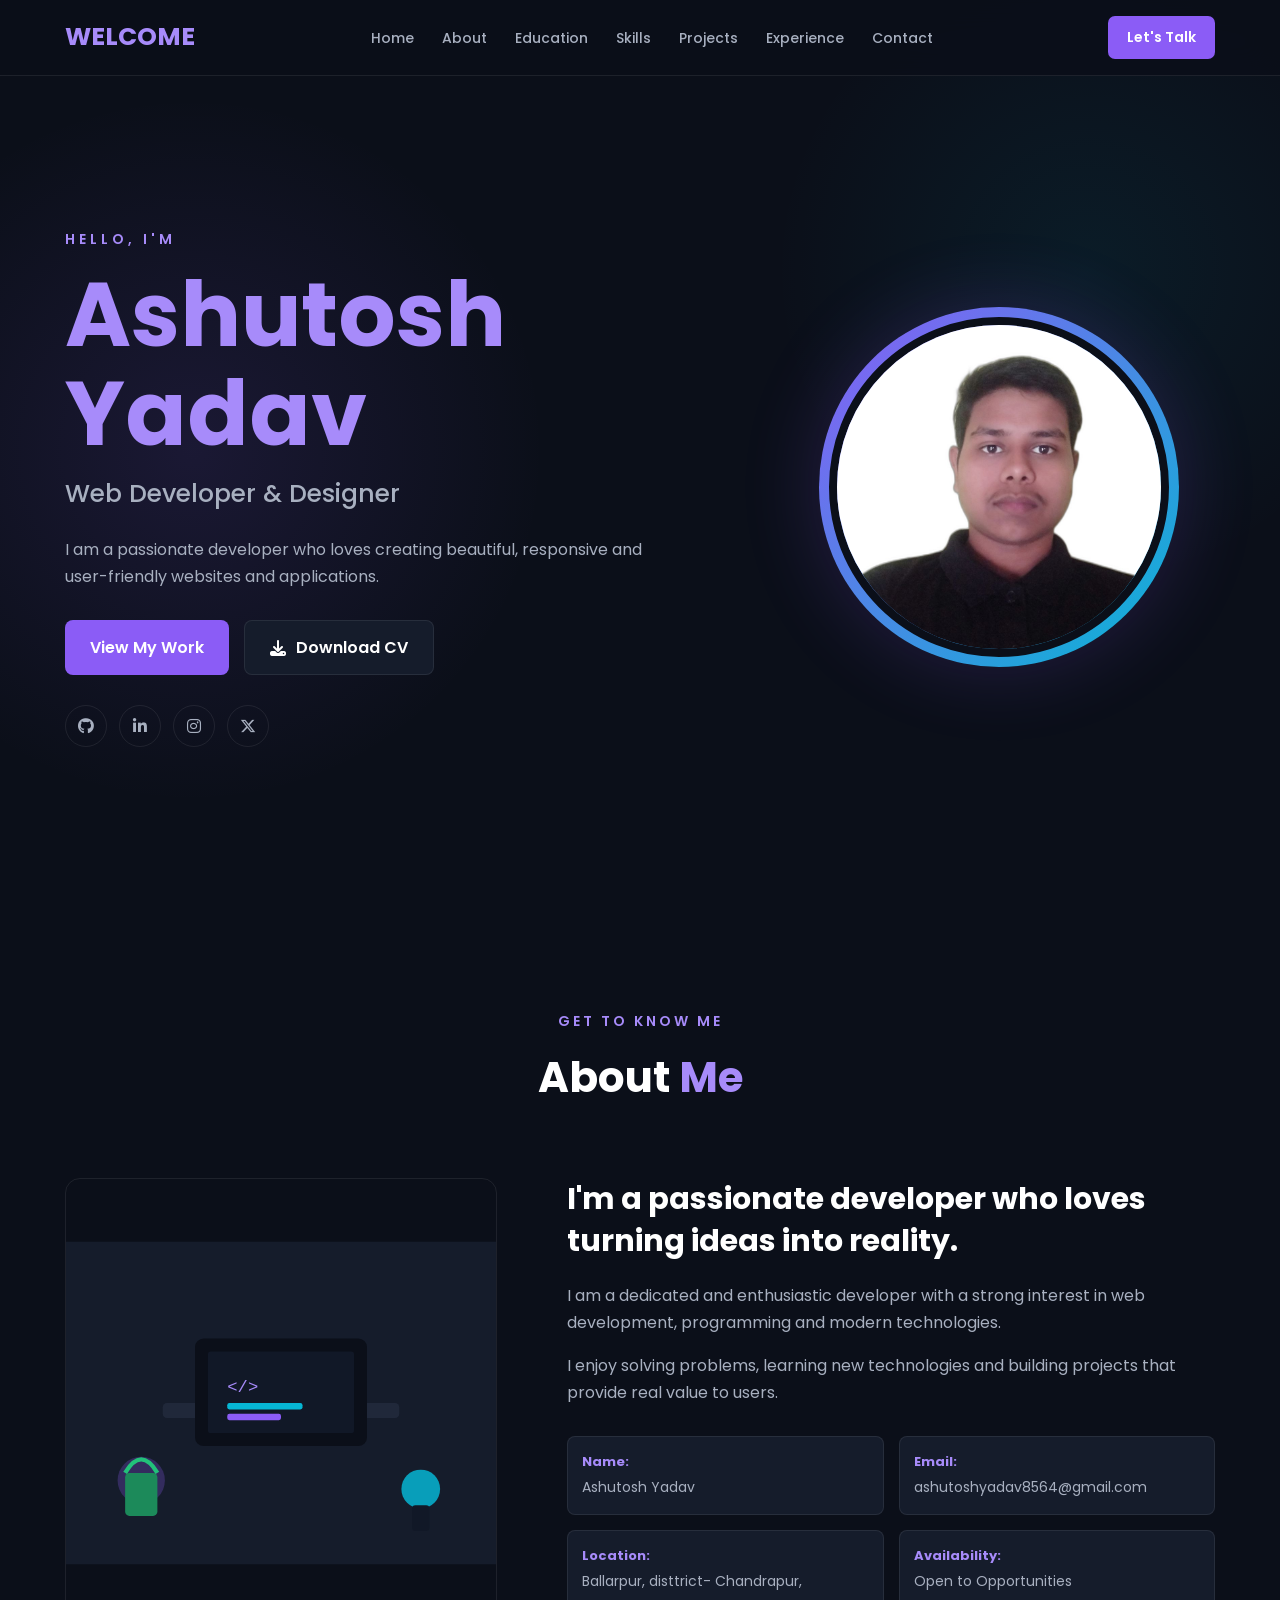
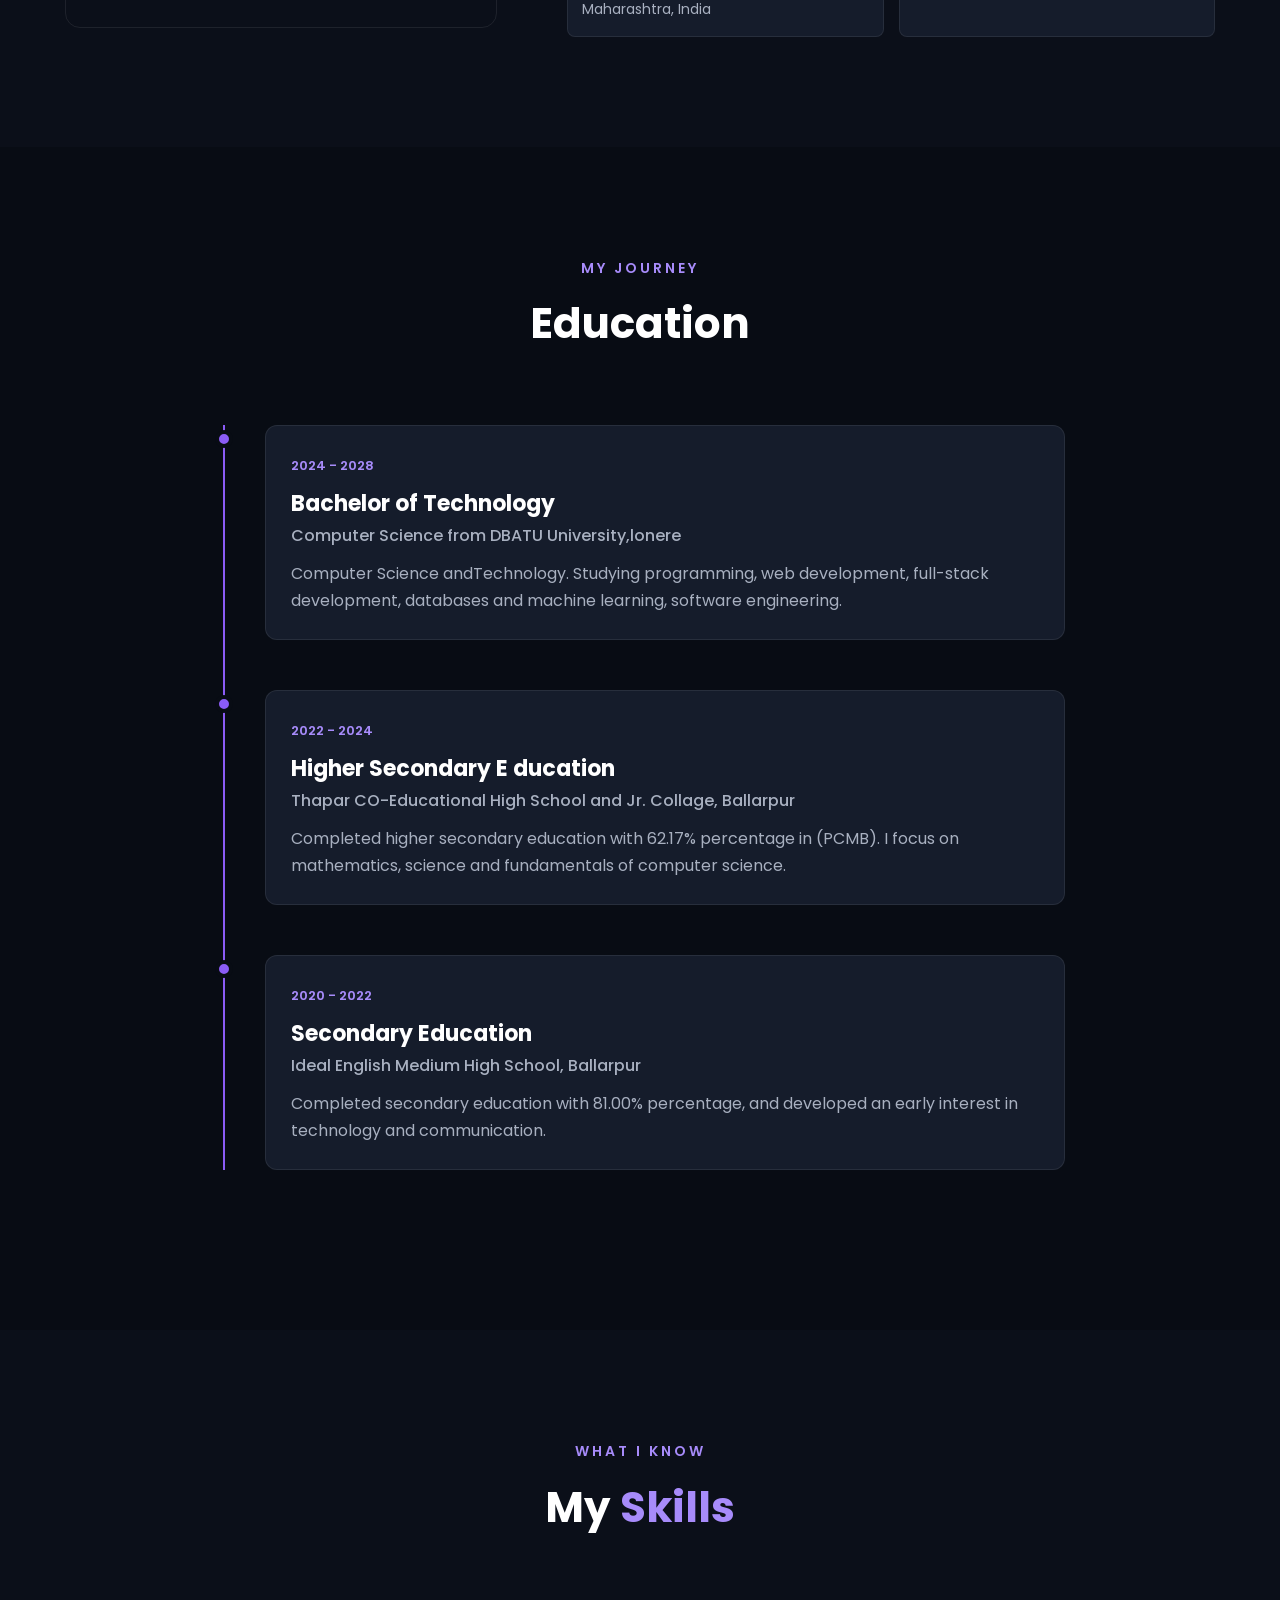
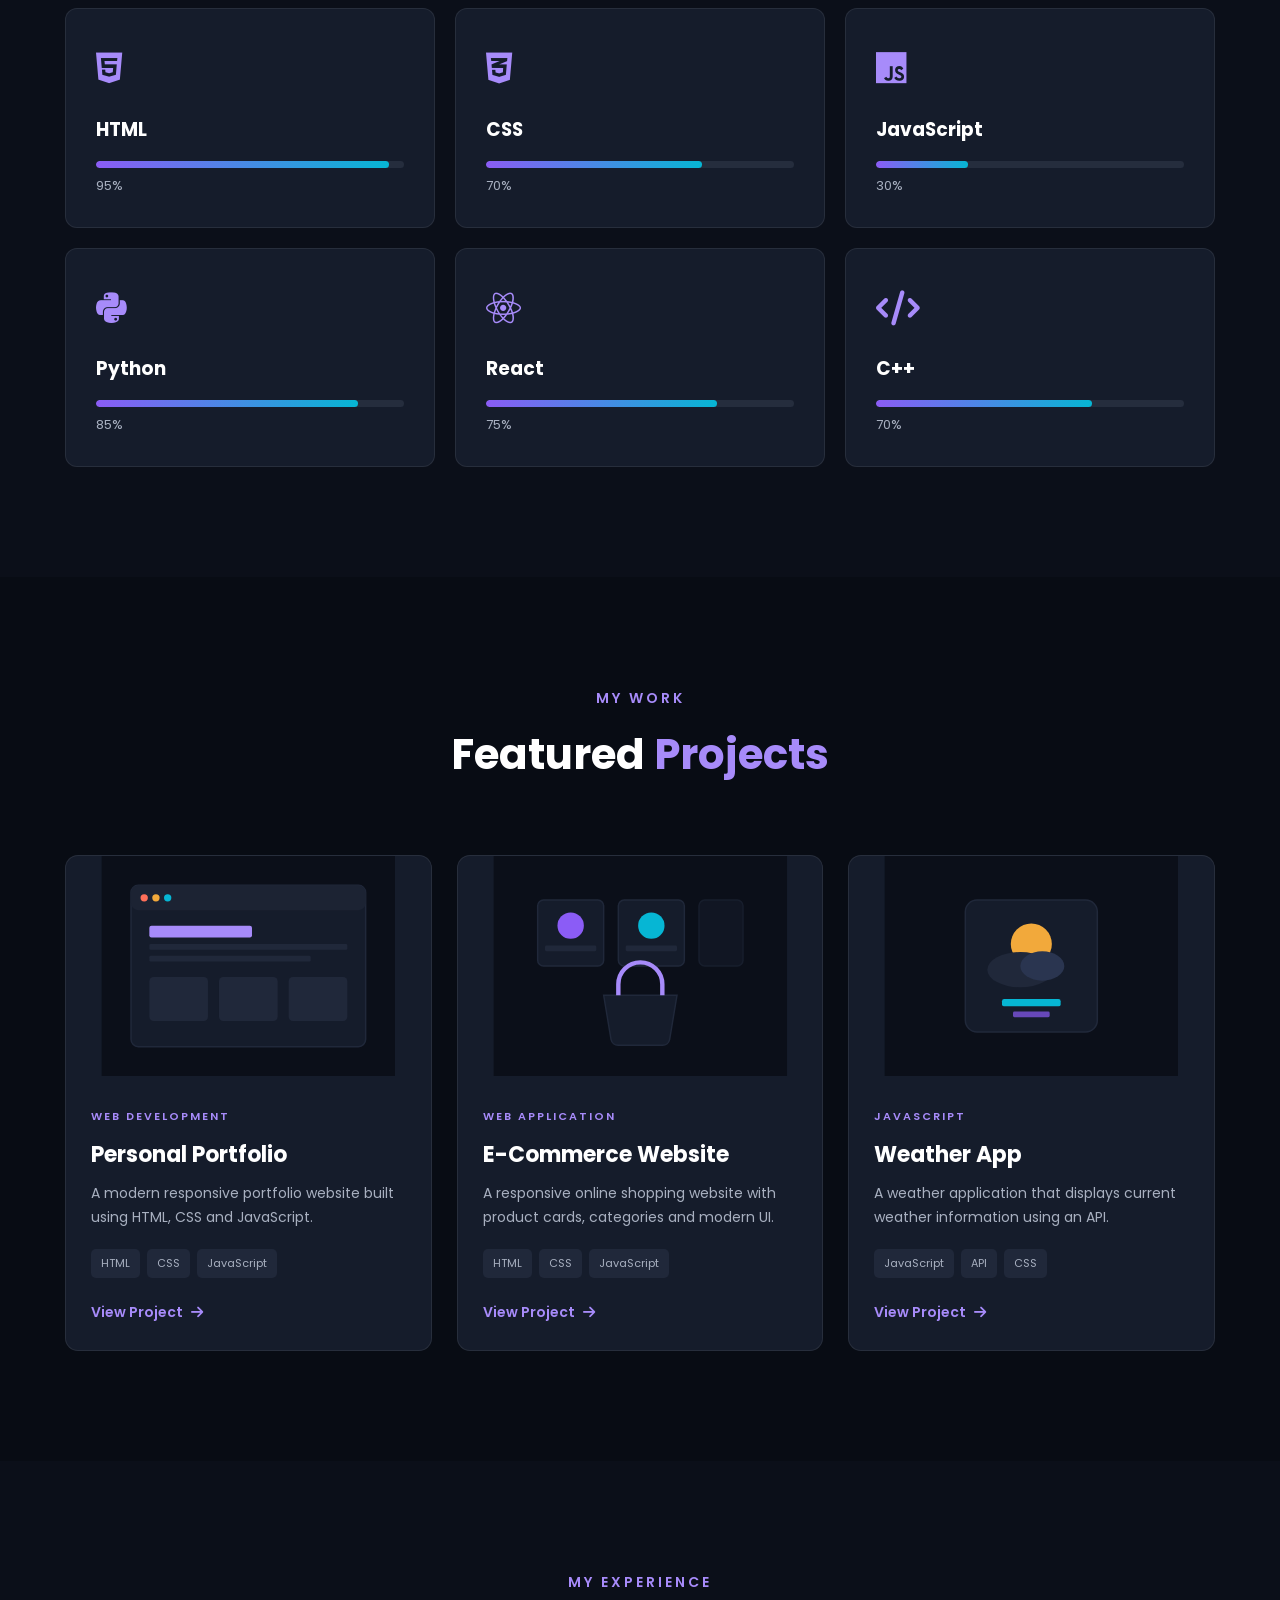
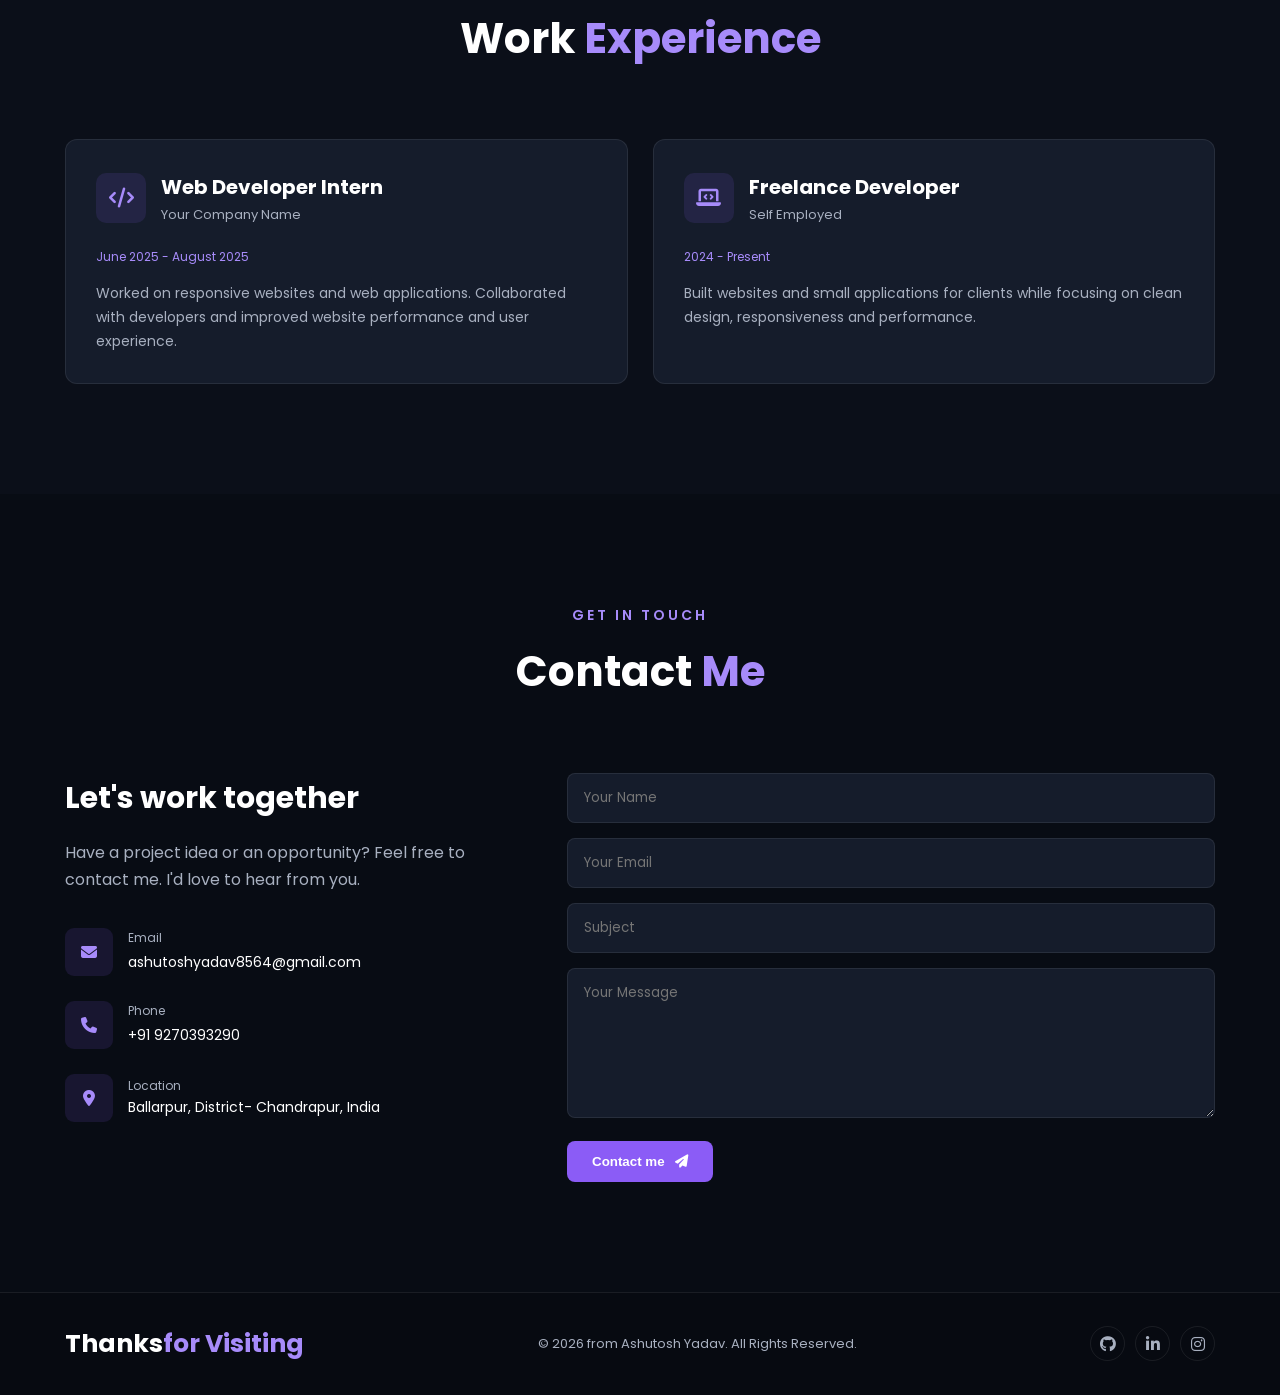
==== 01_index.html @ c4b68982 "updated portfollio" ====
<!doctype html>
<html lang="en">
  <head>
    <meta charset="UTF-8" />
    <meta name="viewport" content="width=device-width, initial-scale=1.0" />

    <title>Your Name | Resume</title>

    <!-- Google Font -->
    <link rel="preconnect" href="https://fonts.googleapis.com" />
    <link rel="preconnect" href="https://fonts.gstatic.com" crossorigin />
    <link
      href="https://fonts.googleapis.com/css2?family=Poppins:wght@300;400;500;600;700&display=swap"
      rel="stylesheet"
    />

    <!-- Font Awesome Icons -->
    <link
      rel="stylesheet"
      href="https://cdnjs.cloudflare.com/ajax/libs/font-awesome/6.5.2/css/all.min.css"
    />

    <!-- CSS -->
    <link rel="stylesheet" href="01_style.css" />
  </head>

  <body>
    <!-- ================= NAVBAR ================= -->
    <header class="header">
      <nav class="navbar container">
        <a href="#home" class="logo">
          <span>WELCOME</span>
        </a>

        <ul class="nav-links">
          <li><a href="#home">Home</a></li>
          <li><a href="#about">About</a></li>
          <li><a href="#education">Education</a></li>
          <li><a href="#skills">Skills</a></li>
          <li><a href="#projects">Projects</a></li>
          <li><a href="#experience">Experience</a></li>
          <li><a href="#contact">Contact</a></li>
        </ul>

        <a href="#contact" class="nav-btn">Let's Talk</a>
      </nav>
    </header>

    <!-- ================= HERO ================= -->
    <main>
      <section id="home" class="hero">
        <div class="hero-content container">
          <div class="hero-text">
            <p class="small-title">HELLO, I'M</p>

            <h1><span>Ashutosh Yadav</span></h1>

            <h2>Web Developer & Designer</h2>

            <p class="hero-description">
              I am a passionate developer who loves creating beautiful,
              responsive and user-friendly websites and applications.
            </p>

            <div class="hero-buttons">
              <a href="#projects" class="btn primary-btn"> View My Work </a>

              <a href="resume.pdf" class="btn secondary-btn" download>
                <i class="fa-solid fa-download"></i>
                Download CV
              </a>
            </div>

            <div class="social-links">
              <a href="#" aria-label="GitHub">
                <i class="fa-brands fa-github"></i>
              </a>

              <a href="#" aria-label="LinkedIn">
                <i class="fa-brands fa-linkedin-in"></i>
              </a>

              <a href="#" aria-label="Instagram">
                <i class="fa-brands fa-instagram"></i>
              </a>

              <a href="#" aria-label="Twitter">
                <i class="fa-brands fa-x-twitter"></i>
              </a>
            </div>
          </div>

          <div class="hero-image">
            <div class="profile-circle">
              <img src="Images/linked in.png" alt="Profile photo" />
            </div>
          </div>
        </div>
      </section>

      <!-- ================= ABOUT ================= -->
      <section id="about" class="section">
        <div class="container">
          <div class="section-heading">
            <p>GET TO KNOW ME</p>
            <h2>About <span>Me</span></h2>
          </div>

          <div class="about-grid">
            <div class="about-image">
              <svg
                viewBox="0 0 400 300"
                xmlns="http://www.w3.org/2000/svg"
                role="img"
                aria-label="Illustration of a developer workspace with a laptop showing code, a coffee cup and a plant"
              >
                <rect width="400" height="300" fill="#151c2b" />
                <rect
                  x="90"
                  y="150"
                  width="220"
                  height="14"
                  rx="4"
                  fill="#20283a"
                />
                <rect
                  x="120"
                  y="90"
                  width="160"
                  height="100"
                  rx="8"
                  fill="#0b0f19"
                />
                <rect
                  x="132"
                  y="102"
                  width="136"
                  height="76"
                  rx="3"
                  fill="#111827"
                />
                <text
                  x="150"
                  y="140"
                  font-family="monospace"
                  font-size="16"
                  fill="#a78bfa"
                >
                  &lt;/&gt;
                </text>
                <rect
                  x="150"
                  y="150"
                  width="70"
                  height="6"
                  rx="2"
                  fill="#06b6d4"
                />
                <rect
                  x="150"
                  y="160"
                  width="50"
                  height="6"
                  rx="2"
                  fill="#8b5cf6"
                />
                <circle
                  cx="330"
                  cy="230"
                  r="18"
                  fill="#06b6d4"
                  opacity="0.85"
                />
                <rect
                  x="322"
                  y="245"
                  width="16"
                  height="24"
                  rx="3"
                  fill="#111827"
                />
                <circle cx="70" cy="222" r="22" fill="#8b5cf6" opacity="0.25" />
                <rect
                  x="55"
                  y="215"
                  width="30"
                  height="40"
                  rx="4"
                  fill="#1c8a5a"
                />
                <path
                  d="M55 215 Q70 190 85 215"
                  stroke="#22c17a"
                  stroke-width="4"
                  fill="none"
                />
              </svg>
            </div>

            <div class="about-content">
              <h3>
                I'm a passionate developer who loves turning ideas into reality.
              </h3>

              <p>
                I am a dedicated and enthusiastic developer with a strong
                interest in web development, programming and modern
                technologies.
              </p>

              <p>
                I enjoy solving problems, learning new technologies and building
                projects that provide real value to users.
              </p>

              <div class="personal-info">
                <div>
                  <strong>Name:</strong>
                  <span>Ashutosh Yadav</span>
                </div>

                <div>
                  <strong>Email:</strong>
                  <span>ashutoshyadav8564@gmail.com</span>
                </div>

                <div>
                  <strong>Location:</strong>
                  <span>
                    Ballarpur, disttrict- Chandrapur, Maharashtra, India</span
                  >
                </div>

                <div>
                  <strong>Availability:</strong>
                  <span>Open to Opportunities</span>
                </div>
              </div>
            </div>
          </div>
        </div>
      </section>

      <!-- ================= EDUCATION ================= -->
      <section id="education" class="section dark-section">
        <div class="container">
          <div class="section-heading">
            <p>MY JOURNEY</p>
            <h2>Education</h2>
          </div>

          <div class="timeline">
            <div class="timeline-item">
              <div class="timeline-dot"></div>

              <div class="timeline-content">
                <span class="timeline-date"> 2024 - 2028 </span>

                <h3>Bachelor of Technology</h3>

                <h4>Computer Science from DBATU University,lonere</h4>

                <p>
                  Computer Science andTechnology. Studying programming, web
                  development, full-stack development, databases and machine
                  learning, software engineering.
                </p>
              </div>
            </div>

            <div class="timeline-item">
              <div class="timeline-dot"></div>

              <div class="timeline-content">
                <span class="timeline-date"> 2022 - 2024 </span>

                <h3>Higher Secondary E ducation</h3>

                <h4>
                  Thapar CO-Educational High School and Jr. Collage, Ballarpur
                </h4>

                <p>
                  Completed higher secondary education with 62.17% percentage in
                  (PCMB). I focus on mathematics, science and fundamentals of
                  computer science.
                </p>
              </div>
            </div>

            <div class="timeline-item">
              <div class="timeline-dot"></div>

              <div class="timeline-content">
                <span class="timeline-date"> 2020 - 2022 </span>

                <h3>Secondary Education</h3>

                <h4>Ideal English Medium High School, Ballarpur</h4>

                <p>
                  Completed secondary education with 81.00% percentage, and
                  developed an early interest in technology and communication.
                </p>
              </div>
            </div>
          </div>
        </div>
      </section>

      <!-- ================= SKILLS ================= -->
      <section id="skills" class="section">
        <div class="container">
          <div class="section-heading">
            <p>WHAT I KNOW</p>
            <h2>My <span>Skills</span></h2>
          </div>

          <div class="skills-grid">
            <div class="skill-card">
              <div class="skill-icon">
                <i class="fa-brands fa-html5"></i>
              </div>

              <h3>HTML</h3>

              <div class="skill-bar">
                <span style="width: 95%"></span>
              </div>

              <p>95%</p>
            </div>

            <div class="skill-card">
              <div class="skill-icon">
                <i class="fa-brands fa-css3-alt"></i>
              </div>

              <h3>CSS</h3>

              <div class="skill-bar">
                <span style="width: 70%"></span>
              </div>

              <p>70%</p>
            </div>

            <div class="skill-card">
              <div class="skill-icon">
                <i class="fa-brands fa-js"></i>
              </div>

              <h3>JavaScript</h3>

              <div class="skill-bar">
                <span style="width: 30%"></span>
              </div>

              <p>30%</p>
            </div>

            <div class="skill-card">
              <div class="skill-icon">
                <i class="fa-brands fa-python"></i>
              </div>

              <h3>Python</h3>

              <div class="skill-bar">
                <span style="width: 85%"></span>
              </div>

              <p>85%</p>
            </div>

            <div class="skill-card">
              <div class="skill-icon">
                <i class="fa-brands fa-react"></i>
              </div>

              <h3>React</h3>

              <div class="skill-bar">
                <span style="width: 75%"></span>
              </div>

              <p>75%</p>
            </div>

            <div class="skill-card">
              <div class="skill-icon cpp">
                <i class="fa-solid fa-code"></i>
              </div>
              <h3>C++</h3>
              <div class="skill-bar">
                <span style="width: 70%"></span>
              </div>

              <p>70%</p>
            </div>
          </div>
        </div>
      </section>

      <!-- ================= PROJECTS ================= -->
      <section id="projects" class="section dark-section">
        <div class="container">
          <div class="section-heading">
            <p>MY WORK</p>
            <h2>Featured <span>Projects</span></h2>
          </div>

          <div class="projects-grid">
            <article class="project-card">
              <div class="project-image">
                <svg
                  viewBox="0 0 400 300"
                  xmlns="http://www.w3.org/2000/svg"
                  role="img"
                  aria-label="Browser window mockup representing a portfolio website"
                >
                  <rect width="400" height="300" fill="#0b0f19" />
                  <rect
                    x="40"
                    y="40"
                    width="320"
                    height="220"
                    rx="10"
                    fill="#151c2b"
                    stroke="#20283a"
                    stroke-width="2"
                  />
                  <rect
                    x="40"
                    y="40"
                    width="320"
                    height="34"
                    rx="10"
                    fill="#1c2333"
                  />
                  <circle cx="58" cy="57" r="5" fill="#ff6f59" />
                  <circle cx="74" cy="57" r="5" fill="#f2a93b" />
                  <circle cx="90" cy="57" r="5" fill="#06b6d4" />
                  <rect
                    x="65"
                    y="95"
                    width="140"
                    height="16"
                    rx="3"
                    fill="#a78bfa"
                  />
                  <rect
                    x="65"
                    y="120"
                    width="270"
                    height="8"
                    rx="2"
                    fill="#20283a"
                  />
                  <rect
                    x="65"
                    y="136"
                    width="220"
                    height="8"
                    rx="2"
                    fill="#20283a"
                  />
                  <rect
                    x="65"
                    y="165"
                    width="80"
                    height="60"
                    rx="6"
                    fill="#20283a"
                  />
                  <rect
                    x="160"
                    y="165"
                    width="80"
                    height="60"
                    rx="6"
                    fill="#20283a"
                  />
                  <rect
                    x="255"
                    y="165"
                    width="80"
                    height="60"
                    rx="6"
                    fill="#20283a"
                  />
                </svg>
              </div>

              <div class="project-content">
                <span>WEB DEVELOPMENT</span>

                <h3>Personal Portfolio</h3>

                <p>
                  A modern responsive portfolio website built using HTML, CSS
                  and JavaScript.
                </p>

                <div class="project-tech">
                  <span>HTML</span>
                  <span>CSS</span>
                  <span>JavaScript</span>
                </div>

                <a href="#" class="project-link">
                  View Project
                  <i class="fa-solid fa-arrow-right"></i>
                </a>
              </div>
            </article>

            <article class="project-card">
              <div class="project-image">
                <svg
                  viewBox="0 0 400 300"
                  xmlns="http://www.w3.org/2000/svg"
                  role="img"
                  aria-label="Illustration representing an e-commerce website with product cards and a shopping bag"
                >
                  <rect width="400" height="300" fill="#0b0f19" />
                  <rect
                    x="60"
                    y="60"
                    width="90"
                    height="90"
                    rx="8"
                    fill="#151c2b"
                    stroke="#20283a"
                    stroke-width="2"
                  />
                  <rect
                    x="170"
                    y="60"
                    width="90"
                    height="90"
                    rx="8"
                    fill="#151c2b"
                    stroke="#20283a"
                    stroke-width="2"
                  />
                  <rect
                    x="280"
                    y="60"
                    width="60"
                    height="90"
                    rx="8"
                    fill="#151c2b"
                    stroke="#20283a"
                    stroke-width="2"
                    opacity="0.6"
                  />
                  <circle cx="105" cy="95" r="18" fill="#8b5cf6" />
                  <circle cx="215" cy="95" r="18" fill="#06b6d4" />
                  <rect
                    x="70"
                    y="122"
                    width="70"
                    height="8"
                    rx="2"
                    fill="#20283a"
                  />
                  <rect
                    x="180"
                    y="122"
                    width="70"
                    height="8"
                    rx="2"
                    fill="#20283a"
                  />
                  <path
                    d="M150 190 h100 l-10 60 a10 10 0 0 1 -10 8 h-60 a10 10 0 0 1 -10 -8 Z"
                    fill="#151c2b"
                    stroke="#20283a"
                    stroke-width="2"
                  />
                  <path
                    d="M170 190 v-15 a30 30 0 0 1 60 0 v15"
                    fill="none"
                    stroke="#a78bfa"
                    stroke-width="6"
                  />
                </svg>
              </div>

              <div class="project-content">
                <span>WEB APPLICATION</span>

                <h3>E-Commerce Website</h3>

                <p>
                  A responsive online shopping website with product cards,
                  categories and modern UI.
                </p>

                <div class="project-tech">
                  <span>HTML</span>
                  <span>CSS</span>
                  <span>JavaScript</span>
                </div>

                <a href="#" class="project-link">
                  View Project
                  <i class="fa-solid fa-arrow-right"></i>
                </a>
              </div>
            </article>

            <article class="project-card">
              <div class="project-image">
                <svg
                  viewBox="0 0 400 300"
                  xmlns="http://www.w3.org/2000/svg"
                  role="img"
                  aria-label="Illustration representing a weather application showing a sun, clouds and a data card"
                >
                  <rect width="400" height="300" fill="#0b0f19" />
                  <rect
                    x="110"
                    y="60"
                    width="180"
                    height="180"
                    rx="16"
                    fill="#151c2b"
                    stroke="#20283a"
                    stroke-width="2"
                  />
                  <circle cx="200" cy="120" r="28" fill="#f2a93b" />
                  <ellipse cx="185" cy="155" rx="45" ry="24" fill="#20283a" />
                  <ellipse cx="215" cy="150" rx="30" ry="20" fill="#2a3550" />
                  <rect
                    x="160"
                    y="195"
                    width="80"
                    height="10"
                    rx="3"
                    fill="#06b6d4"
                  />
                  <rect
                    x="175"
                    y="212"
                    width="50"
                    height="8"
                    rx="2"
                    fill="#8b5cf6"
                    opacity="0.7"
                  />
                </svg>
              </div>

              <div class="project-content">
                <span>JAVASCRIPT</span>

                <h3>Weather App</h3>

                <p>
                  A weather application that displays current weather
                  information using an API.
                </p>

                <div class="project-tech">
                  <span>JavaScript</span>
                  <span>API</span>
                  <span>CSS</span>
                </div>

                <a href="#" class="project-link">
                  View Project
                  <i class="fa-solid fa-arrow-right"></i>
                </a>
              </div>
            </article>
          </div>
        </div>
      </section>

      <!-- ================= EXPERIENCE ================= -->
      <section id="experience" class="section">
        <div class="container">
          <div class="section-heading">
            <p>MY EXPERIENCE</p>
            <h2>Work <span>Experience</span></h2>
          </div>

          <div class="experience-grid">
            <div class="experience-card">
              <div class="experience-top">
                <div class="experience-icon">
                  <i class="fa-solid fa-code"></i>
                </div>

                <div>
                  <h3>Web Developer Intern</h3>
                  <p>Your Company Name</p>
                </div>
              </div>

              <span class="experience-date"> June 2025 - August 2025 </span>

              <p>
                Worked on responsive websites and web applications. Collaborated
                with developers and improved website performance and user
                experience.
              </p>
            </div>

            <div class="experience-card">
              <div class="experience-top">
                <div class="experience-icon">
                  <i class="fa-solid fa-laptop-code"></i>
                </div>

                <div>
                  <h3>Freelance Developer</h3>
                  <p>Self Employed</p>
                </div>
              </div>

              <span class="experience-date"> 2024 - Present </span>

              <p>
                Built websites and small applications for clients while focusing
                on clean design, responsiveness and performance.
              </p>
            </div>
          </div>
        </div>
      </section>

      <!-- ================= CONTACT ================= -->
      <section id="contact" class="section dark-section">
        <div class="container">
          <div class="section-heading">
            <p>GET IN TOUCH</p>
            <h2>Contact <span>Me</span></h2>
          </div>

          <div class="contact-grid">
            <div class="contact-info">
              <h3>Let's work together</h3>

              <p>
                Have a project idea or an opportunity? Feel free to contact me.
                I'd love to hear from you.
              </p>

              <div class="contact-item">
                <div class="contact-icon">
                  <i class="fa-solid fa-envelope"></i>
                </div>

                <div>
                  <span>Email</span>
                  <a href="mailto:ashutoshyadav8564@gmail.com">
                    ashutoshyadav8564@gmail.com
                  </a>
                </div>
              </div>

              <div class="contact-item">
                <div class="contact-icon">
                  <i class="fa-solid fa-phone"></i>
                </div>

                <div>
                  <span>Phone</span>
                  <a href="tel:+910000000000"> +91 9270393290 </a>
                </div>
              </div>

              <div class="contact-item">
                <div class="contact-icon">
                  <i class="fa-solid fa-location-dot"></i>
                </div>

                <div>
                  <span>Location</span>
                  <p>Ballarpur, District- Chandrapur, India</p>
                </div>
              </div>
            </div>

            <form class="contact-form">
              <div class="form-group">
                <input type="text" placeholder="Your Name" required />
              </div>

              <div class="form-group">
                <input type="email" placeholder="Your Email" required />
              </div>

              <div class="form-group">
                <input type="text" placeholder="Subject" required />
              </div>

              <div class="form-group">
                <textarea
                  rows="6"
                  placeholder="Your Message"
                  required
                ></textarea>
              </div>

              <button type="submit" class="btn primary-btn">
                Contact me
                <i class="fa-solid fa-paper-plane"></i>
              </button>
            </form>
          </div>
        </div>
      </section>
    </main>

    <!-- ================= FOOTER ================= -->
    <footer class="footer">
      <div class="container footer-content">
        <a href="#home" class="logo"> Thanks<span>for Visiting</span> </a>

        <p>© 2026 from Ashutosh Yadav. All Rights Reserved.</p>

        <div class="footer-social">
          <a href="#">
            <i class="fa-brands fa-github"></i>
          </a>

          <a href="#">
            <i class="fa-brands fa-linkedin-in"></i>
          </a>

          <a href="#">
            <i class="fa-brands fa-instagram"></i>
          </a>
        </div>
      </div>
    </footer>

    <!-- ================= JAVASCRIPT ================= -->
    <script>
      // Smooth scrolling
      document.querySelectorAll('a[href^="#"]').forEach((link) => {
        link.addEventListener("click", function (e) {
          const target = document.querySelector(this.getAttribute("href"));

          if (target) {
            e.preventDefault();

            target.scrollIntoView({
              behavior: "smooth",
            });
          }
        });
      });

      // Contact form demo
      const form = document.querySelector(".contact-form");

      form.addEventListener("submit", function (e) {
        e.preventDefault();

        alert("Thank you! Your message has been submitted.");

        form.reset();
      });
    </script>
  </body>
</html>
---- 01_style.css ----
/* =========================================
   RESET
========================================= */

* {
    margin: 0;
    padding: 0;
    box-sizing: border-box;
}

html {
    scroll-behavior: smooth;
}

body {
    font-family: "Poppins", sans-serif;
    background: #0b0f19;
    color: #ffffff;
    line-height: 1.7;
}

img {
    width: 100%;
    display: block;
}

a {
    text-decoration: none;
    color: inherit;
}

ul {
    list-style: none;
}


/* =========================================
   VARIABLES
========================================= */

:root {
    --primary: #8b5cf6;
    --primary-light: #a78bfa;
    --secondary: #06b6d4;

    --background: #0b0f19;
    --background-2: #111827;
    --card: #151c2b;

    --text: #ffffff;
    --text-light: #a8b0c0;

    --border: rgba(255, 255, 255, 0.08);

    --container: 1150px;

    --transition: 0.3s ease;
}


/* =========================================
   COMMON
========================================= */

.container {
    width: min(92%, var(--container));
    margin: auto;
}

.section {
    padding: 110px 0;
}

.dark-section {
    background: #080c14;
}

.section-heading {
    text-align: center;
    margin-bottom: 65px;
}

.section-heading p {
    color: var(--primary-light);
    font-size: 14px;
    font-weight: 600;
    letter-spacing: 3px;
    margin-bottom: 8px;
}

.section-heading h2 {
    font-size: 42px;
    font-weight: 700;
}

.section-heading h2 span {
    color: var(--primary-light);
}


/* =========================================
   BUTTONS
========================================= */

.btn {
    display: inline-flex;
    align-items: center;
    justify-content: center;
    gap: 10px;

    padding: 13px 25px;

    border-radius: 8px;

    font-weight: 600;

    transition: var(--transition);
}

.primary-btn {
    background: var(--primary);
    color: white;
}

.primary-btn:hover {
    background: #7c3aed;
    transform: translateY(-3px);
    box-shadow: 0 12px 30px rgba(100, 36, 249, 0.3);
    background-color: rgb(15, 15, 60);
}

.secondary-btn {
    border: 1px solid var(--border);
    background: var(--card);
}

.secondary-btn:hover {
    border-color: var(--primary);
    color: var(--primary-light);
    transform: translateY(-3px);
    background-color: black;
}


/* =========================================
   NAVBAR
========================================= */

.header {
    position: fixed;
    top: 0;
    left: 0;
    width: 100%;

    z-index: 1000;

    background: rgba(11, 15, 25, 0.85);

    backdrop-filter: blur(15px);

    border-bottom: 1px solid var(--border);
}

.navbar {
    height: 75px;

    display: flex;
    align-items: center;
    justify-content: space-between;
}

.logo {
    font-size: 25px;
    font-weight: 700;
}

.logo span {
    color: var(--primary-light);
}

.nav-links {
    display: flex;
    gap: 28px;
}

.nav-links a {
    color: var(--text-light);
    font-size: 14px;
    font-weight: 500;

    transition: var(--transition);
}

.nav-links a:hover {
    color: var(--primary-light);
}

.nav-btn {
    background: var(--primary);
    padding: 10px 19px;
    border-radius: 7px;
    font-size: 14px;
    font-weight: 600;

    transition: var(--transition);
}

.nav-btn:hover {
    background: #7c3aed;
    transform: translateY(-2px);
}


/* =========================================
   HERO
========================================= */

.hero {
    min-height: 100vh;

    display: flex;
    align-items: center;

    padding-top: 75px;

    background:
        radial-gradient(
            circle at 15% 50%,
            rgba(139, 92, 246, 0.12),
            transparent 30%
        ),
        radial-gradient(
            circle at 85% 30%,
            rgba(6, 182, 212, 0.08),
            transparent 25%
        );
}

.hero-content {
    display: grid;
    grid-template-columns: 1.2fr 0.8fr;
    align-items: center;
    gap: 70px;
}

.small-title {
    color: var(--primary-light);
    font-size: 14px;
    font-weight: 600;
    letter-spacing: 4px;
    margin-bottom: 15px;
}

.hero-text h1 {
    font-size: clamp(55px, 7vw, 90px);
    line-height: 1.1;
    margin-bottom: 10px;
}

.hero-text h1 span {
    color: var(--primary-light);
}

.hero-text h2 {
    font-size: 25px;
    font-weight: 500;
    color: var(--text-light);
    margin-bottom: 20px;
}

.hero-description {
    color: var(--text-light);
    max-width: 620px;
    margin-bottom: 30px;
}

.hero-buttons {
    display: flex;
    gap: 15px;
    flex-wrap: wrap;
}

.social-links {
    display: flex;
    gap: 12px;
    margin-top: 30px;
}

.social-links a {
    width: 42px;
    height: 42px;

    display: flex;
    align-items: center;
    justify-content: center;

    border: 1px solid var(--border);
    border-radius: 50%;

    color: var(--text-light);

    transition: var(--transition);
}

.social-links a:hover {
    background: var(--primary);
    border-color: var(--primary);
    color: white;
    transform: translateY(-4px);
}


/* =========================================
   PROFILE IMAGE
========================================= */

.hero-image {
    display: flex;
    justify-content: center;
}

.profile-circle {
    width: 360px;
    height: 360px;

    border-radius: 50%;

    padding: 10px;

    background: linear-gradient(
        135deg,
        var(--primary),
        var(--secondary)
    );

    box-shadow:
        0 0 80px rgba(139, 92, 246, 0.2);
}

.profile-circle img,
.profile-circle svg {
    width: 100%;
    height: 100%;

    object-fit: cover;

    border-radius: 50%;

    border: 8px solid var(--background);
}


/* =========================================
   ABOUT
========================================= */

.about-grid {
    display: grid;
    grid-template-columns: 0.8fr 1.2fr;
    gap: 70px;

    align-items: center;
}

.about-image img,
.about-image svg {
    height: 450px;
    width: 100%;

    object-fit: cover;

    border-radius: 15px;

    border: 1px solid var(--border);
}

.about-content h3 {
    font-size: 30px;
    line-height: 1.4;
    margin-bottom: 20px;
}

.about-content p {
    color: var(--text-light);
    margin-bottom: 15px;
}

.personal-info {
    display: grid;
    grid-template-columns: 1fr 1fr;

    gap: 15px;

    margin-top: 30px;
}

.personal-info div {
    background: var(--card);
    border: 1px solid var(--border);

    padding: 14px;

    border-radius: 8px;
}

.personal-info strong {
    display: block;
    color: var(--primary-light);
    font-size: 13px;
}

.personal-info span {
    color: var(--text-light);
    font-size: 14px;
}


/* =========================================
   TIMELINE
========================================= */

.timeline {
    max-width: 850px;
    margin: auto;

    position: relative;
}

.timeline::before {
    content: "";

    position: absolute;

    left: 8px;
    top: 0;
    bottom: 0;

    width: 2px;

    background: var(--primary);
}

.timeline-item {
    position: relative;

    padding-left: 50px;

    margin-bottom: 50px;
}

.timeline-dot {
    position: absolute;

    left: 0;
    top: 5px;

    width: 18px;
    height: 18px;

    border-radius: 50%;

    background: var(--primary);

    border: 4px solid #080c14;
}

.timeline-content {
    background: var(--card);

    border: 1px solid var(--border);

    padding: 25px;

    border-radius: 12px;
}

.timeline-date {
    display: inline-block;

    color: var(--primary-light);

    font-size: 13px;
    font-weight: 600;

    margin-bottom: 8px;
}

.timeline-content h3 {
    font-size: 22px;
}

.timeline-content h4 {
    color: var(--text-light);
    font-weight: 500;
    margin-bottom: 10px;
}

.timeline-content p {
    color: var(--text-light);
}


/* =========================================
   SKILLS
========================================= */

.skills-grid {
    display: grid;

    grid-template-columns: repeat(3, 1fr);

    gap: 20px;
}

.skill-card {
    background: var(--card);

    border: 1px solid var(--border);

    padding: 30px;

    border-radius: 12px;

    transition: var(--transition);
    font-weight: 400;
}

.skill-card:hover {
    transform: translateY(-7px);
    border-color: rgba(139, 92, 246, 0.5);
    background-color: rgb(15, 15, 60);
}

.skill-icon {
    font-size: 35px;
    color: var(--primary-light);

    margin-bottom: 15px;
}

.skill-card h3 {
    margin-bottom: 15px;
}

.skill-bar {
    width: 100%;
    height: 7px;

    background: #252d3d;

    border-radius: 20px;

    overflow: hidden;

    margin-bottom: 7px;
}

.skill-bar span {
    display: block;

    height: 100%;

    background: linear-gradient(
        90deg,
        var(--primary),
        var(--secondary)
    );

    border-radius: inherit;
}

.skill-card p {
    color: var(--text-light);
    font-size: 13px;
}


/* =========================================
   PROJECTS
========================================= */

.projects-grid {
    display: grid;

    grid-template-columns: repeat(3, 1fr);

    gap: 25px;
}

.project-card {
    background: var(--card);

    border: 1px solid var(--border);

    border-radius: 13px;

    overflow: hidden;

    transition: var(--transition);
}

.project-card:hover {
    transform: translateY(-8px);

    border-color: rgba(139, 92, 246, 0.5);

    box-shadow: 0 20px 50px rgba(0, 0, 0, 0.25);
}

.project-image {
    height: 220px;
    overflow: hidden;
}

.project-image img,
.project-image svg {
    width: 100%;
    height: 100%;

    object-fit: cover;

    transition: 0.5s ease;
}

.project-card:hover .project-image img,
.project-card:hover .project-image svg {
    transform: scale(1.08);
}

.project-content {
    padding: 25px;
}

.project-content > span {
    color: var(--primary-light);

    font-size: 11px;

    font-weight: 600;

    letter-spacing: 2px;
}

.project-content h3 {
    font-size: 22px;
    margin: 8px 0;
}

.project-content p {
    color: var(--text-light);
    font-size: 14px;

    margin-bottom: 20px;
}

.project-tech {
    display: flex;
    flex-wrap: wrap;

    gap: 7px;

    margin-bottom: 20px;
}

.project-tech span {
    background: #20283a;

    color: var(--text-light);

    padding: 5px 10px;

    border-radius: 5px;

    font-size: 11px;
}

.project-link {
    color: var(--primary-light);

    font-size: 14px;

    font-weight: 600;
}

.project-link i {
    margin-left: 5px;

    transition: var(--transition);
}

.project-link:hover i {
    transform: translateX(5px);
}


/* =========================================
   EXPERIENCE
========================================= */

.experience-grid {
    display: grid;

    grid-template-columns: repeat(2, 1fr);

    gap: 25px;
}

.experience-card {
    background: var(--card);

    border: 1px solid var(--border);

    padding: 30px;

    border-radius: 12px;

    transition: var(--transition);
}

.experience-card:hover {
    transform: translateY(-6px);
    border-color: rgba(139, 92, 246, 0.5);
}

.experience-top {
    display: flex;
    align-items: center;

    gap: 15px;

    margin-bottom: 15px;
}

.experience-icon {
    width: 50px;
    height: 50px;

    display: flex;
    align-items: center;
    justify-content: center;

    background: rgba(139, 92, 246, 0.12);

    color: var(--primary-light);

    border-radius: 10px;

    font-size: 20px;
}

.experience-top h3 {
    font-size: 20px;
}

.experience-top p {
    color: var(--text-light);
    font-size: 13px;
}

.experience-date {
    display: inline-block;

    color: var(--primary-light);

    font-size: 12px;

    margin-bottom: 15px;
}

.experience-card > p {
    color: var(--text-light);
    font-size: 14px;
}


/* =========================================
   CONTACT
========================================= */

.contact-grid {
    display: grid;

    grid-template-columns: 0.8fr 1.2fr;

    gap: 70px;
}

.contact-info h3 {
    font-size: 30px;

    margin-bottom: 15px;
}

.contact-info > p {
    color: var(--text-light);

    margin-bottom: 35px;
}

.contact-item {
    display: flex;

    align-items: center;

    gap: 15px;

    margin-bottom: 25px;
}

.contact-icon {
    width: 48px;
    height: 48px;

    flex-shrink: 0;

    display: flex;
    align-items: center;
    justify-content: center;

    background: rgba(139, 92, 246, 0.12);

    color: var(--primary-light);

    border-radius: 9px;
}

.contact-item span {
    display: block;

    color: var(--text-light);

    font-size: 12px;
}

.contact-item a,
.contact-item p {
    color: white;

    font-size: 14px;
}


/* =========================================
   FORM
========================================= */

.contact-form {
    display: flex;
    flex-direction: column;

    gap: 15px;
}

.form-group input,
.form-group textarea {
    width: 100%;

    border: 1px solid var(--border);

    background: var(--card);

    color: white;

    padding: 14px 16px;

    border-radius: 8px;

    outline: none;

    font-family: inherit;

    transition: var(--transition);
}

.form-group input:focus,
.form-group textarea:focus {
    border-color: var(--primary);
}

.form-group textarea {
    resize: vertical;
}

.contact-form button {
    border: none;

    cursor: pointer;

    width: fit-content;
}


/* =========================================
   FOOTER
========================================= */

.footer {
    padding: 30px 0;

    border-top: 1px solid var(--border);

    background: #070a11;
}

.footer-content {
    display: flex;

    align-items: center;

    justify-content: space-between;

    gap: 20px;
}

.footer-content p {
    color: var(--text-light);

    font-size: 13px;
}

.footer-social {
    display: flex;

    gap: 10px;
}

.footer-social a {
    width: 35px;
    height: 35px;

    display: flex;
    align-items: center;
    justify-content: center;

    border: 1px solid var(--border);

    border-radius: 50%;

    color: var(--text-light);

    transition: var(--transition);
}

.footer-social a:hover {
    background: var(--primary);

    color: white;

    border-color: var(--primary);
}


/* =========================================
   RESPONSIVE
========================================= */

@media (max-width: 1000px) {

    .nav-links {
        gap: 15px;
    }

    .hero-content {
        grid-template-columns: 1fr;

        text-align: center;
    }

    .hero-description {
        margin-left: auto;
        margin-right: auto;
    }

    .hero-buttons,
    .social-links {
        justify-content: center;
    }

    .hero-image {
        order: -1;
    }

    .profile-circle {
        width: 280px;
        height: 280px;
    }

    .about-grid {
        grid-template-columns: 1fr;
    }

    .about-image {
        max-width: 500px;
        margin: auto;
    }

    .skills-grid {
        grid-template-columns: repeat(2, 1fr);
    }

    .projects-grid {
        grid-template-columns: repeat(2, 1fr);
    }

    .contact-grid {
        grid-template-columns: 1fr;
    }
}


@media (max-width: 750px) {

    .header {
        position: relative;
    }

    .navbar {
        height: auto;

        padding: 20px 0;

        flex-direction: column;

        gap: 18px;
    }

    .nav-links {
        flex-wrap: wrap;

        justify-content: center;

        gap: 12px 18px;
    }

    .nav-btn {
        display: none;
    }

    .hero {
        padding-top: 60px;
    }

    .section {
        padding: 80px 0;
    }

    .section-heading {
        margin-bottom: 45px;
    }

    .section-heading h2 {
        font-size: 34px;
    }

    .hero-text h1 {
        font-size: 55px;
    }

    .hero-text h2 {
        font-size: 21px;
    }

    .skills-grid,
    .projects-grid,
    .experience-grid {
        grid-template-columns: 1fr;
    }

    .personal-info {
        grid-template-columns: 1fr;
    }

    .footer-content {
        flex-direction: column;

        text-align: center;
    }
}


@media (max-width: 450px) {

    .hero-text h1 {
        font-size: 45px;
    }

    .hero-buttons {
        flex-direction: column;
    }

    .hero-buttons .btn {
        width: 100%;
    }

    .profile-circle {
        width: 230px;
        height: 230px;
    }

    .about-image img {
        height: 350px;
    }

    .timeline-item {
        padding-left: 35px;
    }

}
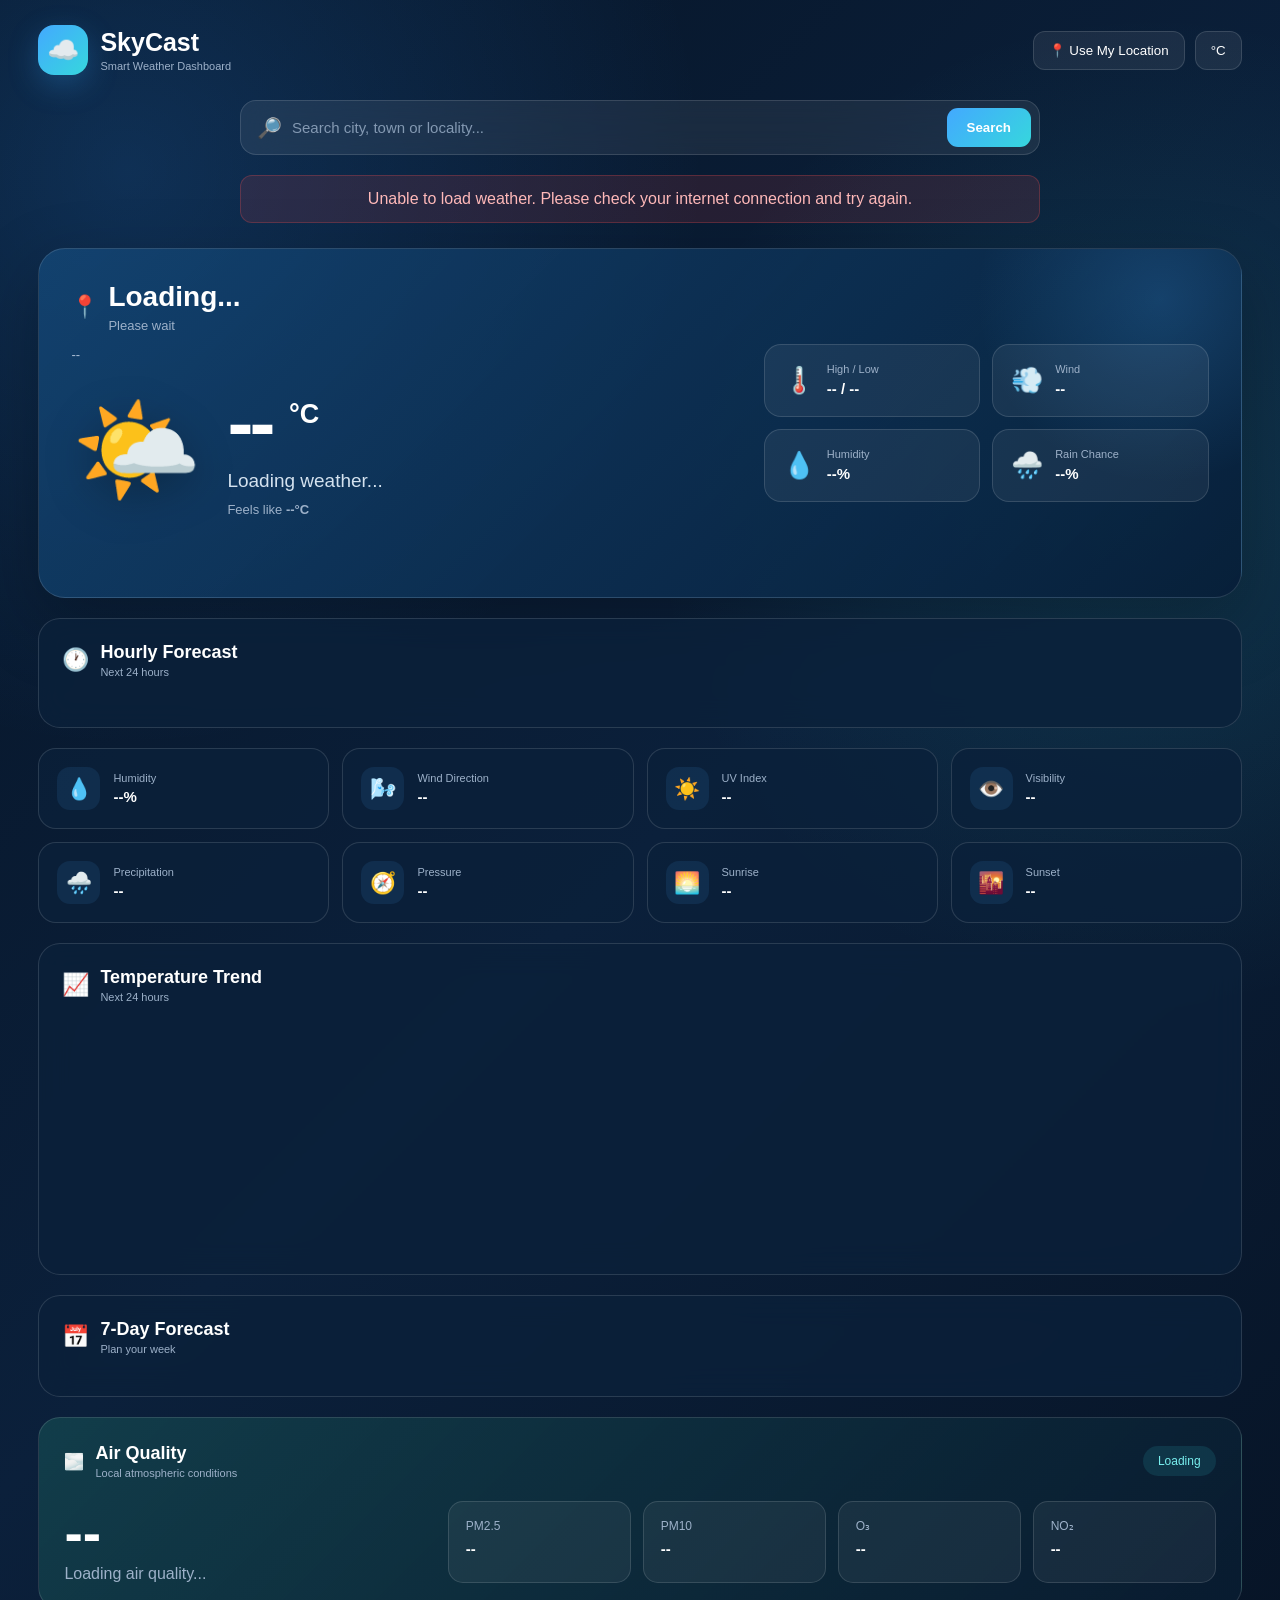
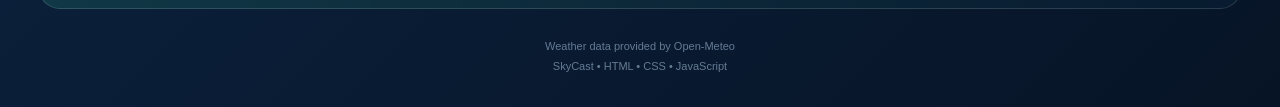
==== commit 706bdc08: "wheather website" ====
--- a/01_index.html
+++ b/01_index.html
@@ -1,871 +1,3400 @@
-<!doctype html>
+<!DOCTYPE html>
 <html lang="en">
-  <head>
-    <meta charset="UTF-8" />
-    <meta name="viewport" content="width=device-width, initial-scale=1.0" />
-
-    <title>Your Name | Resume</title>
-
-    <!-- Google Font -->
-    <link rel="preconnect" href="https://fonts.googleapis.com" />
-    <link rel="preconnect" href="https://fonts.gstatic.com" crossorigin />
-    <link
-      href="https://fonts.googleapis.com/css2?family=Poppins:wght@300;400;500;600;700&display=swap"
-      rel="stylesheet"
-    />
-
-    <!-- Font Awesome Icons -->
-    <link
-      rel="stylesheet"
-      href="https://cdnjs.cloudflare.com/ajax/libs/font-awesome/6.5.2/css/all.min.css"
-    />
-
-    <!-- CSS -->
-    <link rel="stylesheet" href="01_style.css" />
-  </head>
-
-  <body>
-    <!-- ================= NAVBAR ================= -->
-    <header class="header">
-      <nav class="navbar container">
-        <a href="#home" class="logo">
-          <span>WELCOME</span>
-        </a>
-
-        <ul class="nav-links">
-          <li><a href="#home">Home</a></li>
-          <li><a href="#about">About</a></li>
-          <li><a href="#education">Education</a></li>
-          <li><a href="#skills">Skills</a></li>
-          <li><a href="#projects">Projects</a></li>
-          <li><a href="#experience">Experience</a></li>
-          <li><a href="#contact">Contact</a></li>
-        </ul>
-
-        <a href="#contact" class="nav-btn">Let's Talk</a>
-      </nav>
-    </header>
-
-    <!-- ================= HERO ================= -->
-    <main>
-      <section id="home" class="hero">
-        <div class="hero-content container">
-          <div class="hero-text">
-            <p class="small-title">HELLO, I'M</p>
-
-            <h1><span>Ashutosh Yadav</span></h1>
-
-            <h2>Web Developer & Designer</h2>
-
-            <p class="hero-description">
-              I am a passionate developer who loves creating beautiful,
-              responsive and user-friendly websites and applications.
+<head>
+<meta charset="UTF-8">
+<meta name="viewport" content="width=device-width, initial-scale=1.0">
+
+<title>SkyCast - Weather Dashboard</title>
+
+<style>
+
+/* =========================================================
+   RESET
+========================================================= */
+
+* {
+    margin: 0;
+    padding: 0;
+    box-sizing: border-box;
+}
+
+:root {
+    --bg: #061426;
+    --bg2: #0b203b;
+    --card: rgba(11, 32, 58, 0.78);
+    --card2: rgba(255,255,255,0.07);
+    --border: rgba(255,255,255,0.13);
+    --text: #ffffff;
+    --muted: #9db1c9;
+    --blue: #43a9ff;
+    --cyan: #36d7dd;
+}
+
+body {
+    min-height: 100vh;
+    font-family: Arial, Helvetica, sans-serif;
+    color: var(--text);
+
+    background:
+        radial-gradient(
+            circle at 10% 10%,
+            rgba(47, 150, 255, 0.20),
+            transparent 30%
+        ),
+        radial-gradient(
+            circle at 90% 30%,
+            rgba(54, 215, 221, 0.13),
+            transparent 30%
+        ),
+        linear-gradient(
+            135deg,
+            #061426,
+            #0b203b,
+            #071426
+        );
+
+    overflow-x: hidden;
+}
+
+
+/* =========================================================
+   APP
+========================================================= */
+
+.app {
+    width: min(1250px, 94%);
+    margin: auto;
+    padding: 25px 0 30px;
+}
+
+
+/* =========================================================
+   HEADER
+========================================================= */
+
+header {
+    display: flex;
+    justify-content: space-between;
+    align-items: center;
+    gap: 20px;
+    margin-bottom: 25px;
+}
+
+.logo {
+    display: flex;
+    align-items: center;
+    gap: 12px;
+}
+
+.logo-icon {
+    width: 50px;
+    height: 50px;
+
+    display: grid;
+    place-items: center;
+
+    border-radius: 16px;
+
+    background:
+        linear-gradient(
+            135deg,
+            #43a9ff,
+            #36d7dd
+        );
+
+    font-size: 26px;
+
+    box-shadow:
+        0 10px 30px rgba(54, 167, 255, 0.25);
+}
+
+.logo h1 {
+    font-size: 25px;
+}
+
+.logo p {
+    color: var(--muted);
+    font-size: 11px;
+    margin-top: 3px;
+}
+
+
+/* =========================================================
+   HEADER BUTTONS
+========================================================= */
+
+.header-buttons {
+    display: flex;
+    gap: 10px;
+}
+
+.header-buttons button {
+    border: 1px solid var(--border);
+    background: rgba(255,255,255,0.07);
+    color: white;
+
+    padding: 11px 15px;
+
+    border-radius: 12px;
+
+    cursor: pointer;
+
+    transition: 0.25s;
+}
+
+.header-buttons button:hover {
+    background: rgba(255,255,255,0.15);
+    transform: translateY(-2px);
+}
+
+
+/* =========================================================
+   SEARCH
+========================================================= */
+
+.search-area {
+    position: relative;
+    max-width: 800px;
+    margin: auto;
+}
+
+.search-box {
+    display: flex;
+    align-items: center;
+    gap: 10px;
+
+    padding: 7px 8px 7px 16px;
+
+    border: 1px solid var(--border);
+
+    background:
+        rgba(255,255,255,0.07);
+
+    backdrop-filter: blur(20px);
+
+    border-radius: 16px;
+}
+
+.search-box span {
+    font-size: 20px;
+}
+
+.search-box input {
+    flex: 1;
+
+    border: none;
+    outline: none;
+
+    background: transparent;
+
+    color: white;
+
+    font-size: 15px;
+
+    min-width: 0;
+}
+
+.search-box input::placeholder {
+    color: #8499b2;
+}
+
+.search-box button {
+    border: none;
+
+    padding: 12px 20px;
+
+    border-radius: 11px;
+
+    color: white;
+
+    font-weight: bold;
+
+    cursor: pointer;
+
+    background:
+        linear-gradient(
+            135deg,
+            var(--blue),
+            var(--cyan)
+        );
+}
+
+.search-results {
+    position: absolute;
+
+    top: 58px;
+
+    left: 0;
+
+    width: 100%;
+
+    z-index: 100;
+
+    display: none;
+
+    background: #102945;
+
+    border: 1px solid var(--border);
+
+    border-radius: 13px;
+
+    overflow: hidden;
+
+    box-shadow:
+        0 20px 50px rgba(0,0,0,.4);
+}
+
+.result {
+    padding: 14px 17px;
+
+    border-bottom: 1px solid var(--border);
+
+    cursor: pointer;
+}
+
+.result:hover {
+    background: rgba(255,255,255,.08);
+}
+
+.result strong {
+    display: block;
+}
+
+.result small {
+    color: var(--muted);
+}
+
+
+/* =========================================================
+   STATUS
+========================================================= */
+
+.loading {
+    display: none;
+
+    justify-content: center;
+    align-items: center;
+
+    gap: 10px;
+
+    padding: 20px;
+
+    color: var(--muted);
+}
+
+.spinner {
+    width: 20px;
+    height: 20px;
+
+    border-radius: 50%;
+
+    border: 3px solid rgba(255,255,255,.15);
+
+    border-top-color: var(--cyan);
+
+    animation: spin 0.8s linear infinite;
+}
+
+@keyframes spin {
+    to {
+        transform: rotate(360deg);
+    }
+}
+
+.error {
+    display: none;
+
+    margin: 20px auto;
+
+    max-width: 800px;
+
+    padding: 14px;
+
+    border-radius: 12px;
+
+    background: rgba(255, 70, 70, .12);
+
+    border: 1px solid rgba(255, 80, 80, .25);
+
+    color: #ffb9b9;
+
+    text-align: center;
+}
+
+
+/* =========================================================
+   DASHBOARD
+========================================================= */
+
+.dashboard {
+    margin-top: 25px;
+}
+
+
+/* =========================================================
+   HERO
+========================================================= */
+
+.hero {
+    position: relative;
+
+    display: grid;
+
+    grid-template-columns: 1.5fr 1fr;
+
+    gap: 25px;
+
+    padding: 32px;
+
+    min-height: 350px;
+
+    border-radius: 27px;
+
+    overflow: hidden;
+
+    border: 1px solid var(--border);
+
+    background:
+        linear-gradient(
+            135deg,
+            rgba(20,72,120,.78),
+            rgba(7,30,56,.90)
+        );
+
+    box-shadow:
+        0 25px 70px rgba(0,0,0,.25);
+}
+
+.hero::before {
+    content: "";
+
+    position: absolute;
+
+    width: 400px;
+    height: 400px;
+
+    border-radius: 50%;
+
+    background:
+        radial-gradient(
+            circle,
+            rgba(67,169,255,.20),
+            transparent 65%
+        );
+
+    right: -120px;
+    top: -150px;
+}
+
+.hero-left,
+.hero-right {
+    position: relative;
+    z-index: 2;
+}
+
+
+/* =========================================================
+   LOCATION
+========================================================= */
+
+.location {
+    display: flex;
+    align-items: center;
+    gap: 10px;
+}
+
+.location-icon {
+    font-size: 22px;
+}
+
+.location h2 {
+    font-size: 28px;
+}
+
+.location p {
+    color: var(--muted);
+    font-size: 13px;
+    margin-top: 5px;
+}
+
+.date {
+    color: #adc1d7;
+    font-size: 13px;
+    margin-top: 14px;
+}
+
+
+/* =========================================================
+   MAIN TEMPERATURE
+========================================================= */
+
+.main-weather {
+    display: flex;
+    align-items: center;
+    gap: 25px;
+
+    margin-top: 22px;
+}
+
+.weather-icon {
+    font-size: 105px;
+
+    filter:
+        drop-shadow(
+            0 10px 20px rgba(0,0,0,.25)
+        );
+}
+
+.temperature {
+    font-size: 78px;
+
+    font-weight: bold;
+
+    line-height: 1;
+
+    letter-spacing: -4px;
+}
+
+.temperature sup {
+    font-size: 27px;
+
+    letter-spacing: 0;
+}
+
+.description {
+    margin-top: 8px;
+
+    font-size: 19px;
+
+    color: #d4e2ef;
+}
+
+.feels {
+    margin-top: 10px;
+
+    color: var(--muted);
+
+    font-size: 13px;
+}
+
+
+/* =========================================================
+   HERO STATS
+========================================================= */
+
+.hero-right {
+    display: grid;
+
+    grid-template-columns: 1fr 1fr;
+
+    gap: 12px;
+
+    align-content: center;
+}
+
+.stat {
+    display: flex;
+
+    align-items: center;
+
+    gap: 12px;
+
+    padding: 18px;
+
+    border-radius: 17px;
+
+    background:
+        rgba(255,255,255,.06);
+
+    border: 1px solid var(--border);
+}
+
+.stat-icon {
+    font-size: 26px;
+}
+
+.stat small {
+    display: block;
+
+    color: var(--muted);
+
+    font-size: 11px;
+
+    margin-bottom: 5px;
+}
+
+.stat strong {
+    font-size: 15px;
+}
+
+
+/* =========================================================
+   SECTION CARD
+========================================================= */
+
+.section {
+    margin-top: 20px;
+
+    padding: 23px;
+
+    border-radius: 22px;
+
+    background: var(--card);
+
+    border: 1px solid var(--border);
+
+    backdrop-filter: blur(15px);
+}
+
+.section-heading {
+    display: flex;
+
+    align-items: center;
+
+    gap: 11px;
+
+    margin-bottom: 18px;
+}
+
+.section-heading .icon {
+    font-size: 22px;
+}
+
+.section-heading h2 {
+    font-size: 18px;
+}
+
+.section-heading p {
+    color: var(--muted);
+
+    font-size: 11px;
+
+    margin-top: 3px;
+}
+
+
+/* =========================================================
+   HOURLY
+========================================================= */
+
+.hourly {
+    display: flex;
+
+    gap: 10px;
+
+    overflow-x: auto;
+
+    padding-bottom: 8px;
+
+    scrollbar-width: thin;
+}
+
+.hour {
+    min-width: 105px;
+
+    text-align: center;
+
+    padding: 15px 10px;
+
+    border-radius: 16px;
+
+    background:
+        rgba(255,255,255,.055);
+
+    border: 1px solid var(--border);
+}
+
+.hour.active {
+    background:
+        linear-gradient(
+            145deg,
+            rgba(67,169,255,.25),
+            rgba(54,215,221,.12)
+        );
+
+    border-color:
+        rgba(67,169,255,.5);
+}
+
+.hour-time {
+    color: var(--muted);
+
+    font-size: 12px;
+}
+
+.hour-icon {
+    font-size: 30px;
+
+    margin: 10px 0;
+}
+
+.hour-temp {
+    font-size: 17px;
+
+    font-weight: bold;
+}
+
+.hour-rain {
+    color: #6bc9ff;
+
+    font-size: 11px;
+
+    margin-top: 7px;
+}
+
+
+/* =========================================================
+   INFORMATION GRID
+========================================================= */
+
+.info-grid {
+    display: grid;
+
+    grid-template-columns:
+        repeat(4, 1fr);
+
+    gap: 13px;
+
+    margin-top: 20px;
+}
+
+.info {
+    display: flex;
+
+    align-items: center;
+
+    gap: 13px;
+
+    padding: 18px;
+
+    border-radius: 18px;
+
+    background: var(--card);
+
+    border: 1px solid var(--border);
+}
+
+.info-icon {
+    width: 43px;
+    height: 43px;
+
+    display: grid;
+
+    place-items: center;
+
+    border-radius: 13px;
+
+    background:
+        rgba(67,169,255,.10);
+
+    font-size: 21px;
+}
+
+.info span {
+    display: block;
+
+    color: var(--muted);
+
+    font-size: 11px;
+
+    margin-bottom: 4px;
+}
+
+.info strong {
+    font-size: 15px;
+}
+
+
+/* =========================================================
+   TEMPERATURE GRAPH
+========================================================= */
+
+.chart {
+    height: 230px;
+
+    display: flex;
+
+    align-items: flex-end;
+
+    gap: 8px;
+
+    overflow-x: auto;
+
+    padding: 15px 5px 5px;
+}
+
+.chart-column {
+    min-width: 55px;
+
+    height: 100%;
+
+    display: flex;
+
+    flex-direction: column;
+
+    justify-content: flex-end;
+
+    align-items: center;
+
+    gap: 7px;
+}
+
+.chart-temp {
+    color: #dcecff;
+
+    font-size: 11px;
+}
+
+.bar-area {
+    height: 150px;
+
+    display: flex;
+
+    align-items: flex-end;
+}
+
+.bar {
+    width: 18px;
+
+    min-height: 12px;
+
+    border-radius:
+        10px 10px 3px 3px;
+
+    background:
+        linear-gradient(
+            to top,
+            #36d7dd,
+            #43a9ff
+        );
+}
+
+.chart-time {
+    color: var(--muted);
+
+    font-size: 10px;
+}
+
+
+/* =========================================================
+   7 DAY FORECAST
+========================================================= */
+
+.days {
+    display: flex;
+
+    flex-direction: column;
+}
+
+.day {
+    display: grid;
+
+    grid-template-columns:
+        1.2fr .6fr 1.5fr .8fr .8fr;
+
+    align-items: center;
+
+    gap: 15px;
+
+    padding: 15px 8px;
+
+    border-bottom:
+        1px solid var(--border);
+}
+
+.day:last-child {
+    border-bottom: none;
+}
+
+.day-name {
+    font-weight: bold;
+}
+
+.day-icon {
+    font-size: 28px;
+}
+
+.day-desc {
+    color: var(--muted);
+
+    font-size: 13px;
+}
+
+.day-temp {
+    font-weight: bold;
+}
+
+.day-rain {
+    color: #69caff;
+
+    font-size: 13px;
+}
+
+
+/* =========================================================
+   AQI
+========================================================= */
+
+.air {
+    margin-top: 20px;
+
+    padding: 25px;
+
+    border-radius: 22px;
+
+    border: 1px solid var(--border);
+
+    background:
+        linear-gradient(
+            135deg,
+            rgba(24,85,87,.55),
+            rgba(9,28,49,.9)
+        );
+}
+
+.air-top {
+    display: flex;
+
+    justify-content: space-between;
+
+    align-items: center;
+
+    margin-bottom: 22px;
+}
+
+.air-title {
+    display: flex;
+
+    align-items: center;
+
+    gap: 11px;
+}
+
+.air-title h2 {
+    font-size: 18px;
+}
+
+.air-title p {
+    color: var(--muted);
+
+    font-size: 11px;
+
+    margin-top: 3px;
+}
+
+.aqi-badge {
+    padding: 8px 15px;
+
+    border-radius: 30px;
+
+    color: #78eeee;
+
+    background:
+        rgba(54,215,221,.12);
+
+    font-size: 12px;
+}
+
+.air-content {
+    display: grid;
+
+    grid-template-columns:
+        .7fr 1.5fr;
+
+    gap: 25px;
+}
+
+.aqi-number {
+    display: flex;
+
+    flex-direction: column;
+
+    justify-content: center;
+}
+
+.aqi-number strong {
+    font-size: 55px;
+}
+
+.aqi-number span {
+    color: var(--muted);
+}
+
+.pollutants {
+    display: grid;
+
+    grid-template-columns:
+        repeat(4, 1fr);
+
+    gap: 12px;
+}
+
+.pollutant {
+    padding: 17px;
+
+    border-radius: 15px;
+
+    background:
+        rgba(255,255,255,.055);
+
+    border: 1px solid var(--border);
+}
+
+.pollutant span {
+    color: var(--muted);
+
+    display: block;
+
+    font-size: 12px;
+
+    margin-bottom: 7px;
+}
+
+.pollutant strong {
+    font-size: 15px;
+}
+
+
+/* =========================================================
+   FOOTER
+========================================================= */
+
+footer {
+    text-align: center;
+
+    color: #647b94;
+
+    font-size: 11px;
+
+    line-height: 1.8;
+
+    margin-top: 28px;
+}
+
+
+/* =========================================================
+   RESPONSIVE
+========================================================= */
+
+@media (max-width: 950px) {
+
+    .hero {
+        grid-template-columns: 1fr;
+    }
+
+    .info-grid {
+        grid-template-columns:
+            repeat(2, 1fr);
+    }
+
+    .air-content {
+        grid-template-columns: 1fr;
+    }
+
+}
+
+
+@media (max-width: 650px) {
+
+    .app {
+        width: 94%;
+    }
+
+    header {
+        flex-direction: column;
+
+        align-items: flex-start;
+    }
+
+    .header-buttons {
+        width: 100%;
+    }
+
+    .header-buttons button {
+        flex: 1;
+    }
+
+    .hero {
+        padding: 23px;
+    }
+
+    .main-weather {
+        gap: 10px;
+    }
+
+    .weather-icon {
+        font-size: 70px;
+    }
+
+    .temperature {
+        font-size: 55px;
+    }
+
+    .hero-right {
+        grid-template-columns: 1fr 1fr;
+    }
+
+    .day {
+        grid-template-columns:
+            1fr .6fr .8fr .8fr;
+    }
+
+    .day-desc {
+        display: none;
+    }
+
+}
+
+
+@media (max-width: 450px) {
+
+    .search-box button {
+        padding: 11px 12px;
+    }
+
+    .hero-right {
+        grid-template-columns: 1fr;
+    }
+
+    .info-grid {
+        grid-template-columns: 1fr;
+    }
+
+    .pollutants {
+        grid-template-columns: 1fr 1fr;
+    }
+
+    .main-weather {
+        flex-direction: column;
+
+        align-items: flex-start;
+    }
+
+    .weather-icon {
+        font-size: 65px;
+    }
+
+    .temperature {
+        font-size: 52px;
+    }
+
+}
+
+</style>
+</head>
+
+
+<body>
+
+<div class="app">
+
+<!-- ======================================================
+     HEADER
+====================================================== -->
+
+<header>
+
+    <div class="logo">
+
+        <div class="logo-icon">
+            ☁️
+        </div>
+
+        <div>
+            <h1>SkyCast</h1>
+            <p>Smart Weather Dashboard</p>
+        </div>
+
+    </div>
+
+
+    <div class="header-buttons">
+
+        <button id="locationBtn">
+            📍 Use My Location
+        </button>
+
+        <button id="unitBtn">
+            °C
+        </button>
+
+    </div>
+
+</header>
+
+
+<!-- ======================================================
+     SEARCH
+====================================================== -->
+
+<div class="search-area">
+
+    <div class="search-box">
+
+        <span>🔎</span>
+
+        <input
+            id="searchInput"
+            type="text"
+            placeholder="Search city, town or locality..."
+        >
+
+        <button id="searchBtn">
+            Search
+        </button>
+
+    </div>
+
+
+    <div
+        id="searchResults"
+        class="search-results">
+    </div>
+
+</div>
+
+
+<!-- ======================================================
+     LOADING
+====================================================== -->
+
+<div id="loading" class="loading">
+
+    <div class="spinner"></div>
+
+    <span>
+        Getting latest weather...
+    </span>
+
+</div>
+
+
+<div id="error" class="error"></div>
+
+
+<!-- ======================================================
+     DASHBOARD
+====================================================== -->
+
+<div id="dashboard" class="dashboard">
+
+
+<!-- ======================================================
+     HERO
+====================================================== -->
+
+<section class="hero">
+
+    <div class="hero-left">
+
+        <div class="location">
+
+            <div class="location-icon">
+                📍
+            </div>
+
+            <div>
+
+                <h2 id="locationName">
+                    Loading...
+                </h2>
+
+                <p id="locationDetails">
+                    Please wait
+                </p>
+
+            </div>
+
+        </div>
+
+
+        <div id="currentDate"
+             class="date">
+            --
+        </div>
+
+
+        <div class="main-weather">
+
+            <div
+                id="weatherIcon"
+                class="weather-icon">
+                🌤️
+            </div>
+
+
+            <div>
+
+                <div class="temperature">
+
+                    <span id="temperature">
+                        --
+                    </span>
+
+                    <sup>°C</sup>
+
+                </div>
+
+
+                <div
+                    id="description"
+                    class="description">
+                    Loading weather...
+                </div>
+
+
+                <div class="feels">
+
+                    Feels like
+
+                    <strong id="feelsLike">
+                        --°C
+                    </strong>
+
+                </div>
+
+            </div>
+
+        </div>
+
+    </div>
+
+
+    <div class="hero-right">
+
+
+        <div class="stat">
+
+            <div class="stat-icon">
+                🌡️
+            </div>
+
+            <div>
+
+                <small>
+                    High / Low
+                </small>
+
+                <strong id="highLow">
+                    -- / --
+                </strong>
+
+            </div>
+
+        </div>
+
+
+        <div class="stat">
+
+            <div class="stat-icon">
+                💨
+            </div>
+
+            <div>
+
+                <small>
+                    Wind
+                </small>
+
+                <strong id="wind">
+                    --
+                </strong>
+
+            </div>
+
+        </div>
+
+
+        <div class="stat">
+
+            <div class="stat-icon">
+                💧
+            </div>
+
+            <div>
+
+                <small>
+                    Humidity
+                </small>
+
+                <strong id="humidity">
+                    --%
+                </strong>
+
+            </div>
+
+        </div>
+
+
+        <div class="stat">
+
+            <div class="stat-icon">
+                🌧️
+            </div>
+
+            <div>
+
+                <small>
+                    Rain Chance
+                </small>
+
+                <strong id="rainChance">
+                    --%
+                </strong>
+
+            </div>
+
+        </div>
+
+
+    </div>
+
+</section>
+
+
+<!-- ======================================================
+     HOURLY
+====================================================== -->
+
+<section class="section">
+
+    <div class="section-heading">
+
+        <span class="icon">
+            🕐
+        </span>
+
+        <div>
+
+            <h2>
+                Hourly Forecast
+            </h2>
+
+            <p>
+                Next 24 hours
             </p>
 
-            <div class="hero-buttons">
-              <a href="#projects" class="btn primary-btn"> View My Work </a>
-
-              <a href="resume.pdf" class="btn secondary-btn" download>
-                <i class="fa-solid fa-download"></i>
-                Download CV
-              </a>
+        </div>
+
+    </div>
+
+
+    <div
+        id="hourly"
+        class="hourly">
+    </div>
+
+</section>
+
+
+<!-- ======================================================
+     DETAILS
+====================================================== -->
+
+<div class="info-grid">
+
+
+    <div class="info">
+
+        <div class="info-icon">
+            💧
+        </div>
+
+        <div>
+
+            <span>
+                Humidity
+            </span>
+
+            <strong id="humidity2">
+                --%
+            </strong>
+
+        </div>
+
+    </div>
+
+
+    <div class="info">
+
+        <div class="info-icon">
+            🌬️
+        </div>
+
+        <div>
+
+            <span>
+                Wind Direction
+            </span>
+
+            <strong id="windDirection">
+                --
+            </strong>
+
+        </div>
+
+    </div>
+
+
+    <div class="info">
+
+        <div class="info-icon">
+            ☀️
+        </div>
+
+        <div>
+
+            <span>
+                UV Index
+            </span>
+
+            <strong id="uv">
+                --
+            </strong>
+
+        </div>
+
+    </div>
+
+
+    <div class="info">
+
+        <div class="info-icon">
+            👁️
+        </div>
+
+        <div>
+
+            <span>
+                Visibility
+            </span>
+
+            <strong id="visibility">
+                --
+            </strong>
+
+        </div>
+
+    </div>
+
+
+    <div class="info">
+
+        <div class="info-icon">
+            🌧️
+        </div>
+
+        <div>
+
+            <span>
+                Precipitation
+            </span>
+
+            <strong id="precipitation">
+                --
+            </strong>
+
+        </div>
+
+    </div>
+
+
+    <div class="info">
+
+        <div class="info-icon">
+            🧭
+        </div>
+
+        <div>
+
+            <span>
+                Pressure
+            </span>
+
+            <strong id="pressure">
+                --
+            </strong>
+
+        </div>
+
+    </div>
+
+
+    <div class="info">
+
+        <div class="info-icon">
+            🌅
+        </div>
+
+        <div>
+
+            <span>
+                Sunrise
+            </span>
+
+            <strong id="sunrise">
+                --
+            </strong>
+
+        </div>
+
+    </div>
+
+
+    <div class="info">
+
+        <div class="info-icon">
+            🌇
+        </div>
+
+        <div>
+
+            <span>
+                Sunset
+            </span>
+
+            <strong id="sunset">
+                --
+            </strong>
+
+        </div>
+
+    </div>
+
+</div>
+
+
+<!-- ======================================================
+     TEMPERATURE GRAPH
+====================================================== -->
+
+<section class="section">
+
+    <div class="section-heading">
+
+        <span class="icon">
+            📈
+        </span>
+
+        <div>
+
+            <h2>
+                Temperature Trend
+            </h2>
+
+            <p>
+                Next 24 hours
+            </p>
+
+        </div>
+
+    </div>
+
+
+    <div
+        id="chart"
+        class="chart">
+    </div>
+
+</section>
+
+
+<!-- ======================================================
+     7 DAYS
+====================================================== -->
+
+<section class="section">
+
+    <div class="section-heading">
+
+        <span class="icon">
+            📅
+        </span>
+
+        <div>
+
+            <h2>
+                7-Day Forecast
+            </h2>
+
+            <p>
+                Plan your week
+            </p>
+
+        </div>
+
+    </div>
+
+
+    <div
+        id="days"
+        class="days">
+    </div>
+
+</section>
+
+
+<!-- ======================================================
+     AIR QUALITY
+====================================================== -->
+
+<section class="air">
+
+    <div class="air-top">
+
+        <div class="air-title">
+
+            <span class="icon">
+                🌫️
+            </span>
+
+            <div>
+
+                <h2>
+                    Air Quality
+                </h2>
+
+                <p>
+                    Local atmospheric conditions
+                </p>
+
             </div>
 
-            <div class="social-links">
-              <a href="#" aria-label="GitHub">
-                <i class="fa-brands fa-github"></i>
-              </a>
-
-              <a href="#" aria-label="LinkedIn">
-                <i class="fa-brands fa-linkedin-in"></i>
-              </a>
-
-              <a href="#" aria-label="Instagram">
-                <i class="fa-brands fa-instagram"></i>
-              </a>
-
-              <a href="#" aria-label="Twitter">
-                <i class="fa-brands fa-x-twitter"></i>
-              </a>
+        </div>
+
+
+        <div
+            id="aqiBadge"
+            class="aqi-badge">
+            Loading
+        </div>
+
+    </div>
+
+
+    <div class="air-content">
+
+        <div class="aqi-number">
+
+            <strong id="aqi">
+                --
+            </strong>
+
+            <span id="aqiText">
+                Loading air quality...
+            </span>
+
+        </div>
+
+
+        <div class="pollutants">
+
+
+            <div class="pollutant">
+
+                <span>
+                    PM2.5
+                </span>
+
+                <strong id="pm25">
+                    --
+                </strong>
+
             </div>
-          </div>
-
-          <div class="hero-image">
-            <div class="profile-circle">
-              <img src="Images/linked in.png" alt="Profile photo" />
+
+
+            <div class="pollutant">
+
+                <span>
+                    PM10
+                </span>
+
+                <strong id="pm10">
+                    --
+                </strong>
+
             </div>
-          </div>
+
+
+            <div class="pollutant">
+
+                <span>
+                    O₃
+                </span>
+
+                <strong id="ozone">
+                    --
+                </strong>
+
+            </div>
+
+
+            <div class="pollutant">
+
+                <span>
+                    NO₂
+                </span>
+
+                <strong id="no2">
+                    --
+                </strong>
+
+            </div>
+
+
         </div>
-      </section>
-
-      <!-- ================= ABOUT ================= -->
-      <section id="about" class="section">
-        <div class="container">
-          <div class="section-heading">
-            <p>GET TO KNOW ME</p>
-            <h2>About <span>Me</span></h2>
-          </div>
-
-          <div class="about-grid">
-            <div class="about-image">
-              <svg
-                viewBox="0 0 400 300"
-                xmlns="http://www.w3.org/2000/svg"
-                role="img"
-                aria-label="Illustration of a developer workspace with a laptop showing code, a coffee cup and a plant"
-              >
-                <rect width="400" height="300" fill="#151c2b" />
-                <rect
-                  x="90"
-                  y="150"
-                  width="220"
-                  height="14"
-                  rx="4"
-                  fill="#20283a"
-                />
-                <rect
-                  x="120"
-                  y="90"
-                  width="160"
-                  height="100"
-                  rx="8"
-                  fill="#0b0f19"
-                />
-                <rect
-                  x="132"
-                  y="102"
-                  width="136"
-                  height="76"
-                  rx="3"
-                  fill="#111827"
-                />
-                <text
-                  x="150"
-                  y="140"
-                  font-family="monospace"
-                  font-size="16"
-                  fill="#a78bfa"
-                >
-                  &lt;/&gt;
-                </text>
-                <rect
-                  x="150"
-                  y="150"
-                  width="70"
-                  height="6"
-                  rx="2"
-                  fill="#06b6d4"
-                />
-                <rect
-                  x="150"
-                  y="160"
-                  width="50"
-                  height="6"
-                  rx="2"
-                  fill="#8b5cf6"
-                />
-                <circle
-                  cx="330"
-                  cy="230"
-                  r="18"
-                  fill="#06b6d4"
-                  opacity="0.85"
-                />
-                <rect
-                  x="322"
-                  y="245"
-                  width="16"
-                  height="24"
-                  rx="3"
-                  fill="#111827"
-                />
-                <circle cx="70" cy="222" r="22" fill="#8b5cf6" opacity="0.25" />
-                <rect
-                  x="55"
-                  y="215"
-                  width="30"
-                  height="40"
-                  rx="4"
-                  fill="#1c8a5a"
-                />
-                <path
-                  d="M55 215 Q70 190 85 215"
-                  stroke="#22c17a"
-                  stroke-width="4"
-                  fill="none"
-                />
-              </svg>
+
+    </div>
+
+</section>
+
+
+</div>
+
+
+<footer>
+
+    <p>
+        Weather data provided by Open-Meteo
+    </p>
+
+    <p>
+        SkyCast • HTML • CSS • JavaScript
+    </p>
+
+</footer>
+
+
+</div>
+
+
+<script>
+
+/* =========================================================
+   SKYCAST JAVASCRIPT
+========================================================= */
+
+
+/* ---------------------------------------------------------
+   VARIABLES
+--------------------------------------------------------- */
+
+let currentUnit = "C";
+
+let weatherData = null;
+
+let currentLocation = null;
+
+
+const searchInput =
+    document.getElementById("searchInput");
+
+const searchBtn =
+    document.getElementById("searchBtn");
+
+const searchResults =
+    document.getElementById("searchResults");
+
+const locationBtn =
+    document.getElementById("locationBtn");
+
+const unitBtn =
+    document.getElementById("unitBtn");
+
+const loading =
+    document.getElementById("loading");
+
+const errorBox =
+    document.getElementById("error");
+
+
+/* =========================================================
+   WEATHER CODES
+========================================================= */
+
+function weatherInfo(code) {
+
+    const codes = {
+
+        0: ["Clear Sky", "☀️"],
+
+        1: ["Mainly Clear", "🌤️"],
+
+        2: ["Partly Cloudy", "⛅"],
+
+        3: ["Overcast", "☁️"],
+
+        45: ["Fog", "🌫️"],
+
+        48: ["Fog", "🌫️"],
+
+        51: ["Light Drizzle", "🌦️"],
+
+        53: ["Drizzle", "🌦️"],
+
+        55: ["Heavy Drizzle", "🌧️"],
+
+        61: ["Light Rain", "🌦️"],
+
+        63: ["Rain", "🌧️"],
+
+        65: ["Heavy Rain", "🌧️"],
+
+        66: ["Freezing Rain", "🌧️"],
+
+        67: ["Heavy Freezing Rain", "🌧️"],
+
+        71: ["Light Snow", "🌨️"],
+
+        73: ["Snow", "❄️"],
+
+        75: ["Heavy Snow", "❄️"],
+
+        77: ["Snow Grains", "🌨️"],
+
+        80: ["Rain Showers", "🌦️"],
+
+        81: ["Rain Showers", "🌧️"],
+
+        82: ["Heavy Rain Showers", "⛈️"],
+
+        85: ["Snow Showers", "🌨️"],
+
+        86: ["Heavy Snow Showers", "❄️"],
+
+        95: ["Thunderstorm", "⛈️"],
+
+        96: ["Thunderstorm + Hail", "⛈️"],
+
+        99: ["Heavy Thunderstorm", "⛈️"]
+
+    };
+
+    return codes[code] ||
+        ["Unknown", "🌤️"];
+}
+
+
+/* =========================================================
+   LOADING
+========================================================= */
+
+function showLoading() {
+    loading.style.display = "flex";
+}
+
+function hideLoading() {
+    loading.style.display = "none";
+}
+
+
+/* =========================================================
+   ERROR
+========================================================= */
+
+function showError(message) {
+
+    errorBox.innerText = message;
+
+    errorBox.style.display = "block";
+}
+
+function hideError() {
+
+    errorBox.style.display = "none";
+}
+
+
+/* =========================================================
+   TEMPERATURE
+========================================================= */
+
+function temp(value) {
+
+    if (value === null ||
+        value === undefined) {
+
+        return "--";
+    }
+
+    if (currentUnit === "C") {
+
+        return Math.round(value);
+
+    }
+
+    return Math.round(
+        (value * 9 / 5) + 32
+    );
+}
+
+
+/* =========================================================
+   TIME
+========================================================= */
+
+function formatTime(value) {
+
+    if (!value) return "--";
+
+    const date =
+        new Date(value);
+
+    return date.toLocaleTimeString(
+        "en-IN",
+        {
+            hour: "numeric",
+            minute: "2-digit"
+        }
+    );
+}
+
+
+/* =========================================================
+   WIND DIRECTION
+========================================================= */
+
+function windDirection(degrees) {
+
+    const directions = [
+        "N",
+        "NE",
+        "E",
+        "SE",
+        "S",
+        "SW",
+        "W",
+        "NW"
+    ];
+
+    const index =
+        Math.round(
+            degrees / 45
+        ) % 8;
+
+    return `${directions[index]} (${Math.round(degrees)}°)`;
+}
+
+
+/* =========================================================
+   VISIBILITY
+========================================================= */
+
+function visibility(value) {
+
+    if (!value) return "--";
+
+    if (value >= 1000) {
+
+        return (
+            value / 1000
+        ).toFixed(1) + " km";
+    }
+
+    return Math.round(value) + " m";
+}
+
+
+/* =========================================================
+   SEARCH LOCATIONS
+========================================================= */
+
+async function searchLocations(query) {
+
+    if (query.length < 2) {
+
+        searchResults.style.display =
+            "none";
+
+        return;
+    }
+
+    try {
+
+        const url =
+            "https://geocoding-api.open-meteo.com/v1/search" +
+            "?name=" +
+            encodeURIComponent(query) +
+            "&count=7" +
+            "&language=en" +
+            "&format=json";
+
+        const response =
+            await fetch(url);
+
+        if (!response.ok) {
+
+            throw new Error(
+                "Location search failed."
+            );
+        }
+
+        const data =
+            await response.json();
+
+        displaySearchResults(
+            data.results || []
+        );
+
+    } catch (error) {
+
+        console.error(error);
+
+    }
+}
+
+
+/* =========================================================
+   SEARCH RESULTS
+========================================================= */
+
+function displaySearchResults(results) {
+
+    searchResults.innerHTML = "";
+
+    if (results.length === 0) {
+
+        searchResults.innerHTML =
+            `<div class="result">
+                No location found
+            </div>`;
+
+        searchResults.style.display =
+            "block";
+
+        return;
+    }
+
+
+    results.forEach(location => {
+
+        const result =
+            document.createElement("div");
+
+        result.className =
+            "result";
+
+
+        const details = [
+
+            location.admin2,
+
+            location.admin1,
+
+            location.country
+
+        ]
+        .filter(Boolean)
+        .join(", ");
+
+
+        result.innerHTML = `
+
+            <strong>
+                📍 ${location.name}
+            </strong>
+
+            <small>
+                ${details}
+            </small>
+
+        `;
+
+
+        result.addEventListener(
+            "click",
+            () => {
+
+                searchResults.style.display =
+                    "none";
+
+                searchInput.value =
+                    location.name;
+
+
+                loadWeather(
+                    location.latitude,
+                    location.longitude,
+                    location.name,
+                    details,
+                    location.timezone
+                );
+
+            }
+        );
+
+
+        searchResults.appendChild(
+            result
+        );
+
+    });
+
+
+    searchResults.style.display =
+        "block";
+}
+
+
+/* =========================================================
+   LOAD WEATHER
+========================================================= */
+
+async function loadWeather(
+    latitude,
+    longitude,
+    name,
+    details,
+    timezone = "auto"
+) {
+
+    showLoading();
+
+    hideError();
+
+
+    try {
+
+        /* ===============================================
+           WEATHER API
+        =============================================== */
+
+        const weatherURL =
+
+            "https://api.open-meteo.com/v1/forecast" +
+
+            "?latitude=" + latitude +
+
+            "&longitude=" + longitude +
+
+            "&timezone=" +
+            encodeURIComponent(
+                timezone || "auto"
+            ) +
+
+            "&forecast_days=7" +
+
+            "&current=" +
+
+            "temperature_2m," +
+            "relative_humidity_2m," +
+            "apparent_temperature," +
+            "precipitation," +
+            "rain," +
+            "weather_code," +
+            "surface_pressure," +
+            "wind_speed_10m," +
+            "wind_direction_10m," +
+            "visibility" +
+
+            "&hourly=" +
+
+            "temperature_2m," +
+            "precipitation_probability," +
+            "weather_code," +
+            "uv_index" +
+
+            "&daily=" +
+
+            "weather_code," +
+            "temperature_2m_max," +
+            "temperature_2m_min," +
+            "precipitation_probability_max," +
+            "precipitation_sum," +
+            "sunrise," +
+            "sunset," +
+            "uv_index_max";
+
+
+        /* ===============================================
+           AIR QUALITY API
+        =============================================== */
+
+        const airURL =
+
+            "https://air-quality-api.open-meteo.com/v1/air-quality" +
+
+            "?latitude=" + latitude +
+
+            "&longitude=" + longitude +
+
+            "&timezone=" +
+            encodeURIComponent(
+                timezone || "auto"
+            ) +
+
+            "&forecast_days=5" +
+
+            "&current=" +
+
+            "european_aqi," +
+            "pm2_5," +
+            "pm10," +
+            "ozone," +
+            "nitrogen_dioxide";
+
+
+        /* ===============================================
+           FETCH BOTH
+        =============================================== */
+
+        const responses =
+            await Promise.all([
+
+                fetch(weatherURL),
+
+                fetch(airURL)
+
+            ]);
+
+
+        if (!responses[0].ok) {
+
+            throw new Error(
+                "Weather service is unavailable."
+            );
+        }
+
+
+        const data =
+            await responses[0].json();
+
+
+        let airData = null;
+
+
+        if (responses[1].ok) {
+
+            airData =
+                await responses[1].json();
+
+        }
+
+
+        weatherData = {
+
+            data: data,
+
+            air: airData,
+
+            name: name,
+
+            details: details,
+
+            latitude: latitude,
+
+            longitude: longitude
+
+        };
+
+
+        currentLocation =
+            weatherData;
+
+
+        render();
+
+
+    } catch (error) {
+
+        console.error(
+            "Weather Error:",
+            error
+        );
+
+
+        showError(
+            "Unable to load weather. Please check your internet connection and try again."
+        );
+
+    } finally {
+
+        hideLoading();
+
+    }
+}
+
+
+/* =========================================================
+   RENDER EVERYTHING
+========================================================= */
+
+function render() {
+
+    if (!weatherData) return;
+
+
+    const data =
+        weatherData.data;
+
+    const current =
+        data.current;
+
+    const daily =
+        data.daily;
+
+
+    const info =
+        weatherInfo(
+            current.weather_code
+        );
+
+
+    /* Location */
+
+    document.getElementById(
+        "locationName"
+    ).innerText =
+        weatherData.name;
+
+
+    document.getElementById(
+        "locationDetails"
+    ).innerText =
+        weatherData.details ||
+        "Local weather";
+
+
+    /* Date */
+
+    document.getElementById(
+        "currentDate"
+    ).innerText =
+
+        new Date().toLocaleDateString(
+            "en-IN",
+            {
+                weekday: "long",
+                day: "numeric",
+                month: "long",
+                year: "numeric"
+            }
+        );
+
+
+    /* Main weather */
+
+    document.getElementById(
+        "weatherIcon"
+    ).innerText =
+        info[1];
+
+
+    document.getElementById(
+        "temperature"
+    ).innerText =
+        temp(
+            current.temperature_2m
+        );
+
+
+    document.querySelector(
+        ".temperature sup"
+    ).innerText =
+        "°" + currentUnit;
+
+
+    document.getElementById(
+        "description"
+    ).innerText =
+        info[0];
+
+
+    document.getElementById(
+        "feelsLike"
+    ).innerText =
+        temp(
+            current.apparent_temperature
+        ) +
+        "°" +
+        currentUnit;
+
+
+    /* High / Low */
+
+    document.getElementById(
+        "highLow"
+    ).innerText =
+
+        temp(
+            daily.temperature_2m_max[0]
+        ) +
+        "° / " +
+
+        temp(
+            daily.temperature_2m_min[0]
+        ) +
+        "°";
+
+
+    /* Wind */
+
+    document.getElementById(
+        "wind"
+    ).innerText =
+
+        Math.round(
+            current.wind_speed_10m
+        ) +
+        " km/h";
+
+
+    /* Humidity */
+
+    document.getElementById(
+        "humidity"
+    ).innerText =
+
+        current.relative_humidity_2m +
+        "%";
+
+
+    document.getElementById(
+        "humidity2"
+    ).innerText =
+
+        current.relative_humidity_2m +
+        "%";
+
+
+    /* Rain */
+
+    document.getElementById(
+        "rainChance"
+    ).innerText =
+
+        daily.precipitation_probability_max[0] +
+        "%";
+
+
+    /* Wind direction */
+
+    document.getElementById(
+        "windDirection"
+    ).innerText =
+
+        windDirection(
+            current.wind_direction_10m
+        );
+
+
+    /* UV */
+
+    document.getElementById(
+        "uv"
+    ).innerText =
+
+        Number(
+            daily.uv_index_max[0]
+        ).toFixed(1);
+
+
+    /* Visibility */
+
+    document.getElementById(
+        "visibility"
+    ).innerText =
+
+        visibility(
+            current.visibility
+        );
+
+
+    /* Precipitation */
+
+    document.getElementById(
+        "precipitation"
+    ).innerText =
+
+        current.precipitation +
+        " mm";
+
+
+    /* Pressure */
+
+    document.getElementById(
+        "pressure"
+    ).innerText =
+
+        Math.round(
+            current.surface_pressure
+        ) +
+        " hPa";
+
+
+    /* Sunrise */
+
+    document.getElementById(
+        "sunrise"
+    ).innerText =
+
+        formatTime(
+            daily.sunrise[0]
+        );
+
+
+    /* Sunset */
+
+    document.getElementById(
+        "sunset"
+    ).innerText =
+
+        formatTime(
+            daily.sunset[0]
+        );
+
+
+    renderHourly(
+        data.hourly
+    );
+
+
+    renderChart(
+        data.hourly
+    );
+
+
+    renderDays(
+        daily
+    );
+
+
+    renderAirQuality(
+        weatherData.air
+    );
+}
+
+
+/* =========================================================
+   HOURLY
+========================================================= */
+
+function renderHourly(hourly) {
+
+    const container =
+        document.getElementById(
+            "hourly"
+        );
+
+
+    container.innerHTML = "";
+
+
+    const now =
+        new Date();
+
+
+    let start = 0;
+
+
+    for (
+        let i = 0;
+        i < hourly.time.length;
+        i++
+    ) {
+
+        if (
+            new Date(
+                hourly.time[i]
+            ) >= now
+        ) {
+
+            start = i;
+
+            break;
+
+        }
+
+    }
+
+
+    for (
+        let i = start;
+        i < Math.min(
+            start + 24,
+            hourly.time.length
+        );
+        i++
+    ) {
+
+        const date =
+            new Date(
+                hourly.time[i]
+            );
+
+
+        const info =
+            weatherInfo(
+                hourly.weather_code[i]
+            );
+
+
+        const card =
+            document.createElement(
+                "div"
+            );
+
+
+        card.className =
+            "hour";
+
+
+        if (i === start) {
+
+            card.classList.add(
+                "active"
+            );
+
+        }
+
+
+        const time =
+            i === start
+                ? "Now"
+                : date.toLocaleTimeString(
+                    "en-IN",
+                    {
+                        hour: "numeric"
+                    }
+                );
+
+
+        card.innerHTML = `
+
+            <div class="hour-time">
+                ${time}
             </div>
 
-            <div class="about-content">
-              <h3>
-                I'm a passionate developer who loves turning ideas into reality.
-              </h3>
-
-              <p>
-                I am a dedicated and enthusiastic developer with a strong
-                interest in web development, programming and modern
-                technologies.
-              </p>
-
-              <p>
-                I enjoy solving problems, learning new technologies and building
-                projects that provide real value to users.
-              </p>
-
-              <div class="personal-info">
-                <div>
-                  <strong>Name:</strong>
-                  <span>Ashutosh Yadav</span>
+            <div class="hour-icon">
+                ${info[1]}
+            </div>
+
+            <div class="hour-temp">
+                ${temp(
+                    hourly.temperature_2m[i]
+                )}°${currentUnit}
+            </div>
+
+            <div class="hour-rain">
+                💧 ${hourly.precipitation_probability[i]}%
+            </div>
+
+        `;
+
+
+        container.appendChild(
+            card
+        );
+
+    }
+}
+
+
+/* =========================================================
+   TEMPERATURE GRAPH
+========================================================= */
+
+function renderChart(hourly) {
+
+    const chart =
+        document.getElementById(
+            "chart"
+        );
+
+
+    chart.innerHTML = "";
+
+
+    const now =
+        new Date();
+
+
+    let start = 0;
+
+
+    for (
+        let i = 0;
+        i < hourly.time.length;
+        i++
+    ) {
+
+        if (
+            new Date(
+                hourly.time[i]
+            ) >= now
+        ) {
+
+            start = i;
+
+            break;
+
+        }
+
+    }
+
+
+    const values = [];
+
+
+    for (
+        let i = start;
+        i < Math.min(
+            start + 24,
+            hourly.time.length
+        );
+        i++
+    ) {
+
+        values.push(
+            hourly.temperature_2m[i]
+        );
+
+    }
+
+
+    if (values.length === 0)
+        return;
+
+
+    const min =
+        Math.min(...values);
+
+
+    const max =
+        Math.max(...values);
+
+
+    values.forEach(
+        (value, index) => {
+
+            const column =
+                document.createElement(
+                    "div"
+                );
+
+
+            column.className =
+                "chart-column";
+
+
+            const normalized =
+                max === min
+                    ? 50
+                    : (
+                        (value - min) /
+                        (max - min)
+                    ) * 100;
+
+
+            const height =
+                25 +
+                normalized * 1.1;
+
+
+            const date =
+                new Date(
+                    hourly.time[
+                        start + index
+                    ]
+                );
+
+
+            const time =
+                index === 0
+                    ? "Now"
+                    : date.toLocaleTimeString(
+                        "en-IN",
+                        {
+                            hour: "numeric"
+                        }
+                    );
+
+
+            column.innerHTML = `
+
+                <div class="chart-temp">
+                    ${temp(value)}°${currentUnit}
                 </div>
 
-                <div>
-                  <strong>Email:</strong>
-                  <span>ashutoshyadav8564@gmail.com</span>
+                <div class="bar-area">
+
+                    <div
+                        class="bar"
+                        style="height:${height}px">
+                    </div>
+
                 </div>
 
-                <div>
-                  <strong>Location:</strong>
-                  <span>
-                    Ballarpur, disttrict- Chandrapur, Maharashtra, India</span
-                  >
+                <div class="chart-time">
+                    ${time}
                 </div>
 
-                <div>
-                  <strong>Availability:</strong>
-                  <span>Open to Opportunities</span>
-                </div>
-              </div>
+            `;
+
+
+            chart.appendChild(
+                column
+            );
+
+        }
+    );
+
+}
+
+
+/* =========================================================
+   7 DAY FORECAST
+========================================================= */
+
+function renderDays(daily) {
+
+    const container =
+        document.getElementById(
+            "days"
+        );
+
+
+    container.innerHTML = "";
+
+
+    for (
+        let i = 0;
+        i < 7;
+        i++
+    ) {
+
+        const date =
+            new Date(
+                daily.time[i] +
+                "T12:00:00"
+            );
+
+
+        const info =
+            weatherInfo(
+                daily.weather_code[i]
+            );
+
+
+        const day =
+            i === 0
+                ? "Today"
+                : date.toLocaleDateString(
+                    "en-IN",
+                    {
+                        weekday: "long"
+                    }
+                );
+
+
+        const row =
+            document.createElement(
+                "div"
+            );
+
+
+        row.className =
+            "day";
+
+
+        row.innerHTML = `
+
+            <div class="day-name">
+                ${day}
             </div>
-          </div>
-        </div>
-      </section>
-
-      <!-- ================= EDUCATION ================= -->
-      <section id="education" class="section dark-section">
-        <div class="container">
-          <div class="section-heading">
-            <p>MY JOURNEY</p>
-            <h2>Education</h2>
-          </div>
-
-          <div class="timeline">
-            <div class="timeline-item">
-              <div class="timeline-dot"></div>
-
-              <div class="timeline-content">
-                <span class="timeline-date"> 2024 - 2028 </span>
-
-                <h3>Bachelor of Technology</h3>
-
-                <h4>Computer Science from DBATU University,lonere</h4>
-
-                <p>
-                  Computer Science andTechnology. Studying programming, web
-                  development, full-stack development, databases and machine
-                  learning, software engineering.
-                </p>
-              </div>
+
+            <div class="day-icon">
+                ${info[1]}
             </div>
 
-            <div class="timeline-item">
-              <div class="timeline-dot"></div>
-
-              <div class="timeline-content">
-                <span class="timeline-date"> 2022 - 2024 </span>
-
-                <h3>Higher Secondary E ducation</h3>
-
-                <h4>
-                  Thapar CO-Educational High School and Jr. Collage, Ballarpur
-                </h4>
-
-                <p>
-                  Completed higher secondary education with 62.17% percentage in
-                  (PCMB). I focus on mathematics, science and fundamentals of
-                  computer science.
-                </p>
-              </div>
+            <div class="day-desc">
+                ${info[0]}
             </div>
 
-            <div class="timeline-item">
-              <div class="timeline-dot"></div>
-
-              <div class="timeline-content">
-                <span class="timeline-date"> 2020 - 2022 </span>
-
-                <h3>Secondary Education</h3>
-
-                <h4>Ideal English Medium High School, Ballarpur</h4>
-
-                <p>
-                  Completed secondary education with 81.00% percentage, and
-                  developed an early interest in technology and communication.
-                </p>
-              </div>
+            <div class="day-temp">
+                ${temp(
+                    daily.temperature_2m_max[i]
+                )}°${currentUnit}
+
+                /
+
+                ${temp(
+                    daily.temperature_2m_min[i]
+                )}°${currentUnit}
             </div>
-          </div>
-        </div>
-      </section>
-
-      <!-- ================= SKILLS ================= -->
-      <section id="skills" class="section">
-        <div class="container">
-          <div class="section-heading">
-            <p>WHAT I KNOW</p>
-            <h2>My <span>Skills</span></h2>
-          </div>
-
-          <div class="skills-grid">
-            <div class="skill-card">
-              <div class="skill-icon">
-                <i class="fa-brands fa-html5"></i>
-              </div>
-
-              <h3>HTML</h3>
-
-              <div class="skill-bar">
-                <span style="width: 95%"></span>
-              </div>
-
-              <p>95%</p>
+
+            <div class="day-rain">
+                💧 ${daily.precipitation_probability_max[i]}%
             </div>
 
-            <div class="skill-card">
-              <div class="skill-icon">
-                <i class="fa-brands fa-css3-alt"></i>
-              </div>
-
-              <h3>CSS</h3>
-
-              <div class="skill-bar">
-                <span style="width: 70%"></span>
-              </div>
-
-              <p>70%</p>
-            </div>
-
-            <div class="skill-card">
-              <div class="skill-icon">
-                <i class="fa-brands fa-js"></i>
-              </div>
-
-              <h3>JavaScript</h3>
-
-              <div class="skill-bar">
-                <span style="width: 30%"></span>
-              </div>
-
-              <p>30%</p>
-            </div>
-
-            <div class="skill-card">
-              <div class="skill-icon">
-                <i class="fa-brands fa-python"></i>
-              </div>
-
-              <h3>Python</h3>
-
-              <div class="skill-bar">
-                <span style="width: 85%"></span>
-              </div>
-
-              <p>85%</p>
-            </div>
-
-            <div class="skill-card">
-              <div class="skill-icon">
-                <i class="fa-brands fa-react"></i>
-              </div>
-
-              <h3>React</h3>
-
-              <div class="skill-bar">
-                <span style="width: 75%"></span>
-              </div>
-
-              <p>75%</p>
-            </div>
-
-            <div class="skill-card">
-              <div class="skill-icon cpp">
-                <i class="fa-solid fa-code"></i>
-              </div>
-              <h3>C++</h3>
-              <div class="skill-bar">
-                <span style="width: 70%"></span>
-              </div>
-
-              <p>70%</p>
-            </div>
-          </div>
-        </div>
-      </section>
-
-      <!-- ================= PROJECTS ================= -->
-      <section id="projects" class="section dark-section">
-        <div class="container">
-          <div class="section-heading">
-            <p>MY WORK</p>
-            <h2>Featured <span>Projects</span></h2>
-          </div>
-
-          <div class="projects-grid">
-            <article class="project-card">
-              <div class="project-image">
-                <svg
-                  viewBox="0 0 400 300"
-                  xmlns="http://www.w3.org/2000/svg"
-                  role="img"
-                  aria-label="Browser window mockup representing a portfolio website"
-                >
-                  <rect width="400" height="300" fill="#0b0f19" />
-                  <rect
-                    x="40"
-                    y="40"
-                    width="320"
-                    height="220"
-                    rx="10"
-                    fill="#151c2b"
-                    stroke="#20283a"
-                    stroke-width="2"
-                  />
-                  <rect
-                    x="40"
-                    y="40"
-                    width="320"
-                    height="34"
-                    rx="10"
-                    fill="#1c2333"
-                  />
-                  <circle cx="58" cy="57" r="5" fill="#ff6f59" />
-                  <circle cx="74" cy="57" r="5" fill="#f2a93b" />
-                  <circle cx="90" cy="57" r="5" fill="#06b6d4" />
-                  <rect
-                    x="65"
-                    y="95"
-                    width="140"
-                    height="16"
-                    rx="3"
-                    fill="#a78bfa"
-                  />
-                  <rect
-                    x="65"
-                    y="120"
-                    width="270"
-                    height="8"
-                    rx="2"
-                    fill="#20283a"
-                  />
-                  <rect
-                    x="65"
-                    y="136"
-                    width="220"
-                    height="8"
-                    rx="2"
-                    fill="#20283a"
-                  />
-                  <rect
-                    x="65"
-                    y="165"
-                    width="80"
-                    height="60"
-                    rx="6"
-                    fill="#20283a"
-                  />
-                  <rect
-                    x="160"
-                    y="165"
-                    width="80"
-                    height="60"
-                    rx="6"
-                    fill="#20283a"
-                  />
-                  <rect
-                    x="255"
-                    y="165"
-                    width="80"
-                    height="60"
-                    rx="6"
-                    fill="#20283a"
-                  />
-                </svg>
-              </div>
-
-              <div class="project-content">
-                <span>WEB DEVELOPMENT</span>
-
-                <h3>Personal Portfolio</h3>
-
-                <p>
-                  A modern responsive portfolio website built using HTML, CSS
-                  and JavaScript.
-                </p>
-
-                <div class="project-tech">
-                  <span>HTML</span>
-                  <span>CSS</span>
-                  <span>JavaScript</span>
-                </div>
-
-                <a href="#" class="project-link">
-                  View Project
-                  <i class="fa-solid fa-arrow-right"></i>
-                </a>
-              </div>
-            </article>
-
-            <article class="project-card">
-              <div class="project-image">
-                <svg
-                  viewBox="0 0 400 300"
-                  xmlns="http://www.w3.org/2000/svg"
-                  role="img"
-                  aria-label="Illustration representing an e-commerce website with product cards and a shopping bag"
-                >
-                  <rect width="400" height="300" fill="#0b0f19" />
-                  <rect
-                    x="60"
-                    y="60"
-                    width="90"
-                    height="90"
-                    rx="8"
-                    fill="#151c2b"
-                    stroke="#20283a"
-                    stroke-width="2"
-                  />
-                  <rect
-                    x="170"
-                    y="60"
-                    width="90"
-                    height="90"
-                    rx="8"
-                    fill="#151c2b"
-                    stroke="#20283a"
-                    stroke-width="2"
-                  />
-                  <rect
-                    x="280"
-                    y="60"
-                    width="60"
-                    height="90"
-                    rx="8"
-                    fill="#151c2b"
-                    stroke="#20283a"
-                    stroke-width="2"
-                    opacity="0.6"
-                  />
-                  <circle cx="105" cy="95" r="18" fill="#8b5cf6" />
-                  <circle cx="215" cy="95" r="18" fill="#06b6d4" />
-                  <rect
-                    x="70"
-                    y="122"
-                    width="70"
-                    height="8"
-                    rx="2"
-                    fill="#20283a"
-                  />
-                  <rect
-                    x="180"
-                    y="122"
-                    width="70"
-                    height="8"
-                    rx="2"
-                    fill="#20283a"
-                  />
-                  <path
-                    d="M150 190 h100 l-10 60 a10 10 0 0 1 -10 8 h-60 a10 10 0 0 1 -10 -8 Z"
-                    fill="#151c2b"
-                    stroke="#20283a"
-                    stroke-width="2"
-                  />
-                  <path
-                    d="M170 190 v-15 a30 30 0 0 1 60 0 v15"
-                    fill="none"
-                    stroke="#a78bfa"
-                    stroke-width="6"
-                  />
-                </svg>
-              </div>
-
-              <div class="project-content">
-                <span>WEB APPLICATION</span>
-
-                <h3>E-Commerce Website</h3>
-
-                <p>
-                  A responsive online shopping website with product cards,
-                  categories and modern UI.
-                </p>
-
-                <div class="project-tech">
-                  <span>HTML</span>
-                  <span>CSS</span>
-                  <span>JavaScript</span>
-                </div>
-
-                <a href="#" class="project-link">
-                  View Project
-                  <i class="fa-solid fa-arrow-right"></i>
-                </a>
-              </div>
-            </article>
-
-            <article class="project-card">
-              <div class="project-image">
-                <svg
-                  viewBox="0 0 400 300"
-                  xmlns="http://www.w3.org/2000/svg"
-                  role="img"
-                  aria-label="Illustration representing a weather application showing a sun, clouds and a data card"
-                >
-                  <rect width="400" height="300" fill="#0b0f19" />
-                  <rect
-                    x="110"
-                    y="60"
-                    width="180"
-                    height="180"
-                    rx="16"
-                    fill="#151c2b"
-                    stroke="#20283a"
-                    stroke-width="2"
-                  />
-                  <circle cx="200" cy="120" r="28" fill="#f2a93b" />
-                  <ellipse cx="185" cy="155" rx="45" ry="24" fill="#20283a" />
-                  <ellipse cx="215" cy="150" rx="30" ry="20" fill="#2a3550" />
-                  <rect
-                    x="160"
-                    y="195"
-                    width="80"
-                    height="10"
-                    rx="3"
-                    fill="#06b6d4"
-                  />
-                  <rect
-                    x="175"
-                    y="212"
-                    width="50"
-                    height="8"
-                    rx="2"
-                    fill="#8b5cf6"
-                    opacity="0.7"
-                  />
-                </svg>
-              </div>
-
-              <div class="project-content">
-                <span>JAVASCRIPT</span>
-
-                <h3>Weather App</h3>
-
-                <p>
-                  A weather application that displays current weather
-                  information using an API.
-                </p>
-
-                <div class="project-tech">
-                  <span>JavaScript</span>
-                  <span>API</span>
-                  <span>CSS</span>
-                </div>
-
-                <a href="#" class="project-link">
-                  View Project
-                  <i class="fa-solid fa-arrow-right"></i>
-                </a>
-              </div>
-            </article>
-          </div>
-        </div>
-      </section>
-
-      <!-- ================= EXPERIENCE ================= -->
-      <section id="experience" class="section">
-        <div class="container">
-          <div class="section-heading">
-            <p>MY EXPERIENCE</p>
-            <h2>Work <span>Experience</span></h2>
-          </div>
-
-          <div class="experience-grid">
-            <div class="experience-card">
-              <div class="experience-top">
-                <div class="experience-icon">
-                  <i class="fa-solid fa-code"></i>
-                </div>
-
-                <div>
-                  <h3>Web Developer Intern</h3>
-                  <p>Your Company Name</p>
-                </div>
-              </div>
-
-              <span class="experience-date"> June 2025 - August 2025 </span>
-
-              <p>
-                Worked on responsive websites and web applications. Collaborated
-                with developers and improved website performance and user
-                experience.
-              </p>
-            </div>
-
-            <div class="experience-card">
-              <div class="experience-top">
-                <div class="experience-icon">
-                  <i class="fa-solid fa-laptop-code"></i>
-                </div>
-
-                <div>
-                  <h3>Freelance Developer</h3>
-                  <p>Self Employed</p>
-                </div>
-              </div>
-
-              <span class="experience-date"> 2024 - Present </span>
-
-              <p>
-                Built websites and small applications for clients while focusing
-                on clean design, responsiveness and performance.
-              </p>
-            </div>
-          </div>
-        </div>
-      </section>
-
-      <!-- ================= CONTACT ================= -->
-      <section id="contact" class="section dark-section">
-        <div class="container">
-          <div class="section-heading">
-            <p>GET IN TOUCH</p>
-            <h2>Contact <span>Me</span></h2>
-          </div>
-
-          <div class="contact-grid">
-            <div class="contact-info">
-              <h3>Let's work together</h3>
-
-              <p>
-                Have a project idea or an opportunity? Feel free to contact me.
-                I'd love to hear from you.
-              </p>
-
-              <div class="contact-item">
-                <div class="contact-icon">
-                  <i class="fa-solid fa-envelope"></i>
-                </div>
-
-                <div>
-                  <span>Email</span>
-                  <a href="mailto:ashutoshyadav8564@gmail.com">
-                    ashutoshyadav8564@gmail.com
-                  </a>
-                </div>
-              </div>
-
-              <div class="contact-item">
-                <div class="contact-icon">
-                  <i class="fa-solid fa-phone"></i>
-                </div>
-
-                <div>
-                  <span>Phone</span>
-                  <a href="tel:+910000000000"> +91 9270393290 </a>
-                </div>
-              </div>
-
-              <div class="contact-item">
-                <div class="contact-icon">
-                  <i class="fa-solid fa-location-dot"></i>
-                </div>
-
-                <div>
-                  <span>Location</span>
-                  <p>Ballarpur, District- Chandrapur, India</p>
-                </div>
-              </div>
-            </div>
-
-            <form class="contact-form">
-              <div class="form-group">
-                <input type="text" placeholder="Your Name" required />
-              </div>
-
-              <div class="form-group">
-                <input type="email" placeholder="Your Email" required />
-              </div>
-
-              <div class="form-group">
-                <input type="text" placeholder="Subject" required />
-              </div>
-
-              <div class="form-group">
-                <textarea
-                  rows="6"
-                  placeholder="Your Message"
-                  required
-                ></textarea>
-              </div>
-
-              <button type="submit" class="btn primary-btn">
-                Contact me
-                <i class="fa-solid fa-paper-plane"></i>
-              </button>
-            </form>
-          </div>
-        </div>
-      </section>
-    </main>
-
-    <!-- ================= FOOTER ================= -->
-    <footer class="footer">
-      <div class="container footer-content">
-        <a href="#home" class="logo"> Thanks<span>for Visiting</span> </a>
-
-        <p>© 2026 from Ashutosh Yadav. All Rights Reserved.</p>
-
-        <div class="footer-social">
-          <a href="#">
-            <i class="fa-brands fa-github"></i>
-          </a>
-
-          <a href="#">
-            <i class="fa-brands fa-linkedin-in"></i>
-          </a>
-
-          <a href="#">
-            <i class="fa-brands fa-instagram"></i>
-          </a>
-        </div>
-      </div>
-    </footer>
-
-    <!-- ================= JAVASCRIPT ================= -->
-    <script>
-      // Smooth scrolling
-      document.querySelectorAll('a[href^="#"]').forEach((link) => {
-        link.addEventListener("click", function (e) {
-          const target = document.querySelector(this.getAttribute("href"));
-
-          if (target) {
-            e.preventDefault();
-
-            target.scrollIntoView({
-              behavior: "smooth",
-            });
-          }
-        });
-      });
-
-      // Contact form demo
-      const form = document.querySelector(".contact-form");
-
-      form.addEventListener("submit", function (e) {
-        e.preventDefault();
-
-        alert("Thank you! Your message has been submitted.");
-
-        form.reset();
-      });
-    </script>
-  </body>
-</html>
+        `;
+
+
+        container.appendChild(
+            row
+        );
+
+    }
+}
+
+
+/* =========================================================
+   AIR QUALITY
+========================================================= */
+
+function renderAirQuality(air) {
+
+    if (
+        !air ||
+        !air.current
+    ) {
+
+        document.getElementById(
+            "aqi"
+        ).innerText = "--";
+
+
+        document.getElementById(
+            "aqiText"
+        ).innerText =
+            "Air quality unavailable";
+
+
+        document.getElementById(
+            "aqiBadge"
+        ).innerText =
+            "Unavailable";
+
+
+        return;
+
+    }
+
+
+    const current =
+        air.current;
+
+
+    const aqi =
+        current.european_aqi;
+
+
+    document.getElementById(
+        "aqi"
+    ).innerText =
+        Math.round(aqi);
+
+
+    const quality =
+        getAQIQuality(aqi);
+
+
+    document.getElementById(
+        "aqiText"
+    ).innerText =
+        quality;
+
+
+    document.getElementById(
+        "aqiBadge"
+    ).innerText =
+        quality;
+
+
+    document.getElementById(
+        "pm25"
+    ).innerText =
+        current.pm2_5 +
+        " μg/m³";
+
+
+    document.getElementById(
+        "pm10"
+    ).innerText =
+        current.pm10 +
+        " μg/m³";
+
+
+    document.getElementById(
+        "ozone"
+    ).innerText =
+        current.ozone +
+        " μg/m³";
+
+
+    document.getElementById(
+        "no2"
+    ).innerText =
+        current.nitrogen_dioxide +
+        " μg/m³";
+
+}
+
+
+/* =========================================================
+   AQI
+========================================================= */
+
+function getAQIQuality(aqi) {
+
+    if (aqi <= 20)
+        return "Good";
+
+    if (aqi <= 40)
+        return "Fair";
+
+    if (aqi <= 60)
+        return "Moderate";
+
+    if (aqi <= 80)
+        return "Poor";
+
+    if (aqi <= 100)
+        return "Very Poor";
+
+    return "Extremely Poor";
+}
+
+
+/* =========================================================
+   SEARCH BUTTON
+========================================================= */
+
+searchBtn.addEventListener(
+    "click",
+    () => {
+
+        const query =
+            searchInput.value.trim();
+
+
+        if (query.length < 2) {
+
+            showError(
+                "Enter a city, town or locality."
+            );
+
+            return;
+
+        }
+
+
+        searchResults.style.display =
+            "none";
+
+
+        searchLocations(
+            query
+        );
+
+    }
+);
+
+
+/* =========================================================
+   SEARCH INPUT
+========================================================= */
+
+searchInput.addEventListener(
+    "input",
+    () => {
+
+        searchLocations(
+            searchInput.value.trim()
+        );
+
+    }
+);
+
+
+searchInput.addEventListener(
+    "keydown",
+    event => {
+
+        if (
+            event.key === "Enter"
+        ) {
+
+            const query =
+                searchInput.value.trim();
+
+
+            if (query.length >= 2) {
+
+                searchResults.style.display =
+                    "none";
+
+                searchLocations(
+                    query
+                );
+
+            }
+
+        }
+
+    }
+);
+
+
+/* =========================================================
+   UNIT
+========================================================= */
+
+unitBtn.addEventListener(
+    "click",
+    () => {
+
+        currentUnit =
+            currentUnit === "C"
+                ? "F"
+                : "C";
+
+
+        unitBtn.innerText =
+            "°" + currentUnit;
+
+
+        if (weatherData) {
+
+            render();
+
+        }
+
+    }
+);
+
+
+/* =========================================================
+   MY LOCATION
+========================================================= */
+
+locationBtn.addEventListener(
+    "click",
+    () => {
+
+        if (
+            !navigator.geolocation
+        ) {
+
+            showError(
+                "Your browser does not support GPS location."
+            );
+
+            return;
+
+        }
+
+
+        showLoading();
+
+        hideError();
+
+
+        navigator.geolocation.getCurrentPosition(
+
+            async position => {
+
+                const latitude =
+                    position.coords.latitude;
+
+                const longitude =
+                    position.coords.longitude;
+
+
+                /*
+                 Reverse geocoding:
+                 convert GPS coordinates
+                 into a nearby locality name.
+                */
+
+                let name =
+                    "My Local Area";
+
+                let details =
+                    "Current GPS location";
+
+
+                try {
+
+                    const reverseURL =
+
+                        "https://geocoding-api.open-meteo.com/v1/reverse" +
+
+                        "?latitude=" +
+                        latitude +
+
+                        "&longitude=" +
+                        longitude +
+
+                        "&count=1" +
+
+                        "&language=en" +
+
+                        "&format=json";
+
+
+                    const reverseResponse =
+                        await fetch(
+                            reverseURL
+                        );
+
+
+                    if (
+                        reverseResponse.ok
+                    ) {
+
+                        const reverseData =
+                            await reverseResponse.json();
+
+
+                        if (
+                            reverseData.results &&
+                            reverseData.results.length
+                        ) {
+
+                            const location =
+                                reverseData.results[0];
+
+
+                            name =
+                                location.name ||
+                                name;
+
+
+                            details =
+                                [
+                                    location.admin2,
+                                    location.admin1,
+                                    location.country
+                                ]
+                                .filter(Boolean)
+                                .join(", ");
+
+                        }
+
+                    }
+
+                } catch (error) {
+
+                    console.log(
+                        "Reverse location unavailable"
+                    );
+
+                }
+
+
+                loadWeather(
+                    latitude,
+                    longitude,
+                    name,
+                    details,
+                    "auto"
+                );
+
+            },
+
+
+            error => {
+
+                hideLoading();
+
+
+                if (
+                    error.code === 1
+                ) {
+
+                    showError(
+                        "Location permission denied. Allow location access in your browser."
+                    );
+
+                } else if (
+                    error.code === 2
+                ) {
+
+                    showError(
+                        "Your location could not be detected."
+                    );
+
+                } else {
+
+                    showError(
+                        "Location request timed out."
+                    );
+
+                }
+
+            },
+
+
+            {
+                enableHighAccuracy: true,
+
+                timeout: 15000,
+
+                maximumAge: 300000
+            }
+
+        );
+
+    }
+);
+
+
+/* =========================================================
+   CLOSE SEARCH RESULTS
+========================================================= */
+
+document.addEventListener(
+    "click",
+    event => {
+
+        if (
+            !event.target.closest(
+                ".search-area"
+            )
+        ) {
+
+            searchResults.style.display =
+                "none";
+
+        }
+
+    }
+);
+
+
+/* =========================================================
+   INITIAL LOAD
+========================================================= */
+
+/*
+   IMPORTANT:
+
+   We DON'T depend on GPS for the first
+   page load.
+
+   Pune is used as a guaranteed fallback,
+   so the dashboard isn't blank.
+
+   User can then press:
+   "Use My Location"
+*/
+
+loadWeather(
+
+    18.5204,
+
+    73.8567,
+
+    "Pune",
+
+    "Maharashtra, India",
+
+    "Asia/Kolkata"
+
+);
+
+</script>
+
+</body>
+</html>
